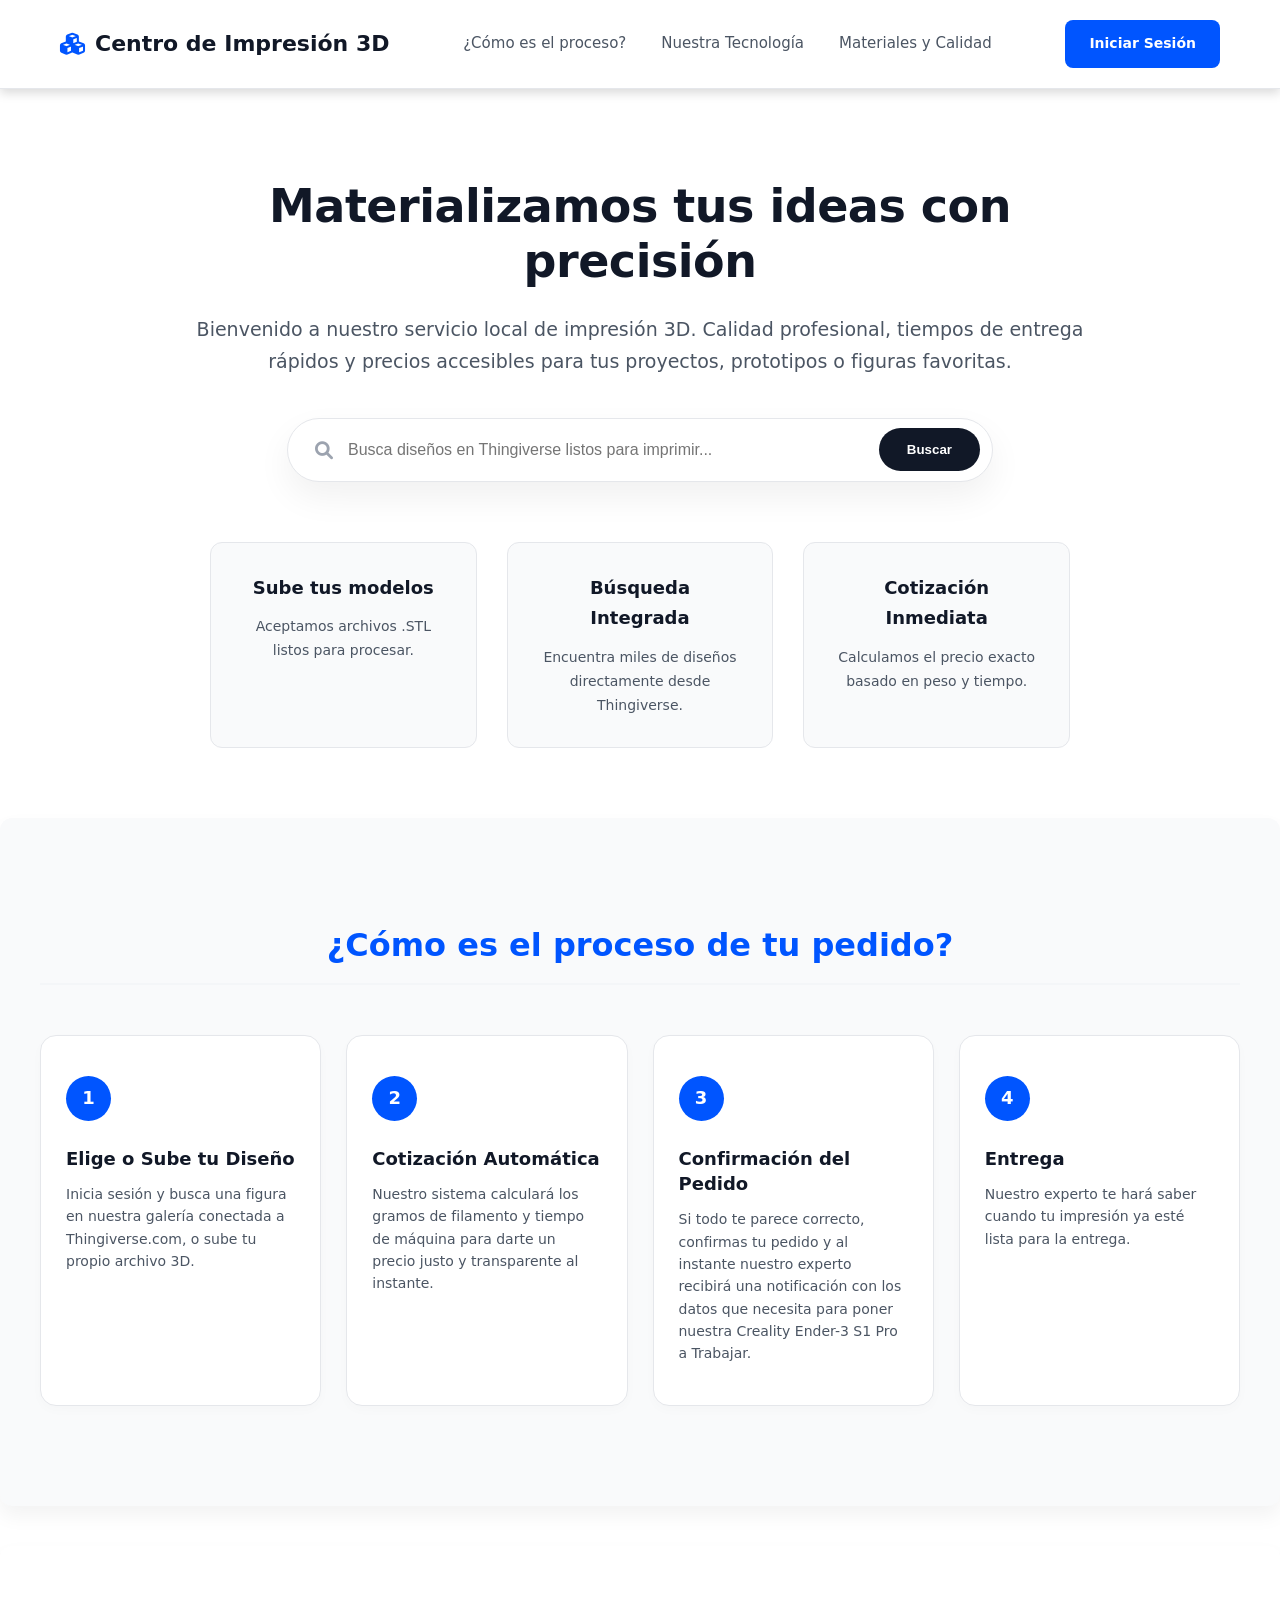
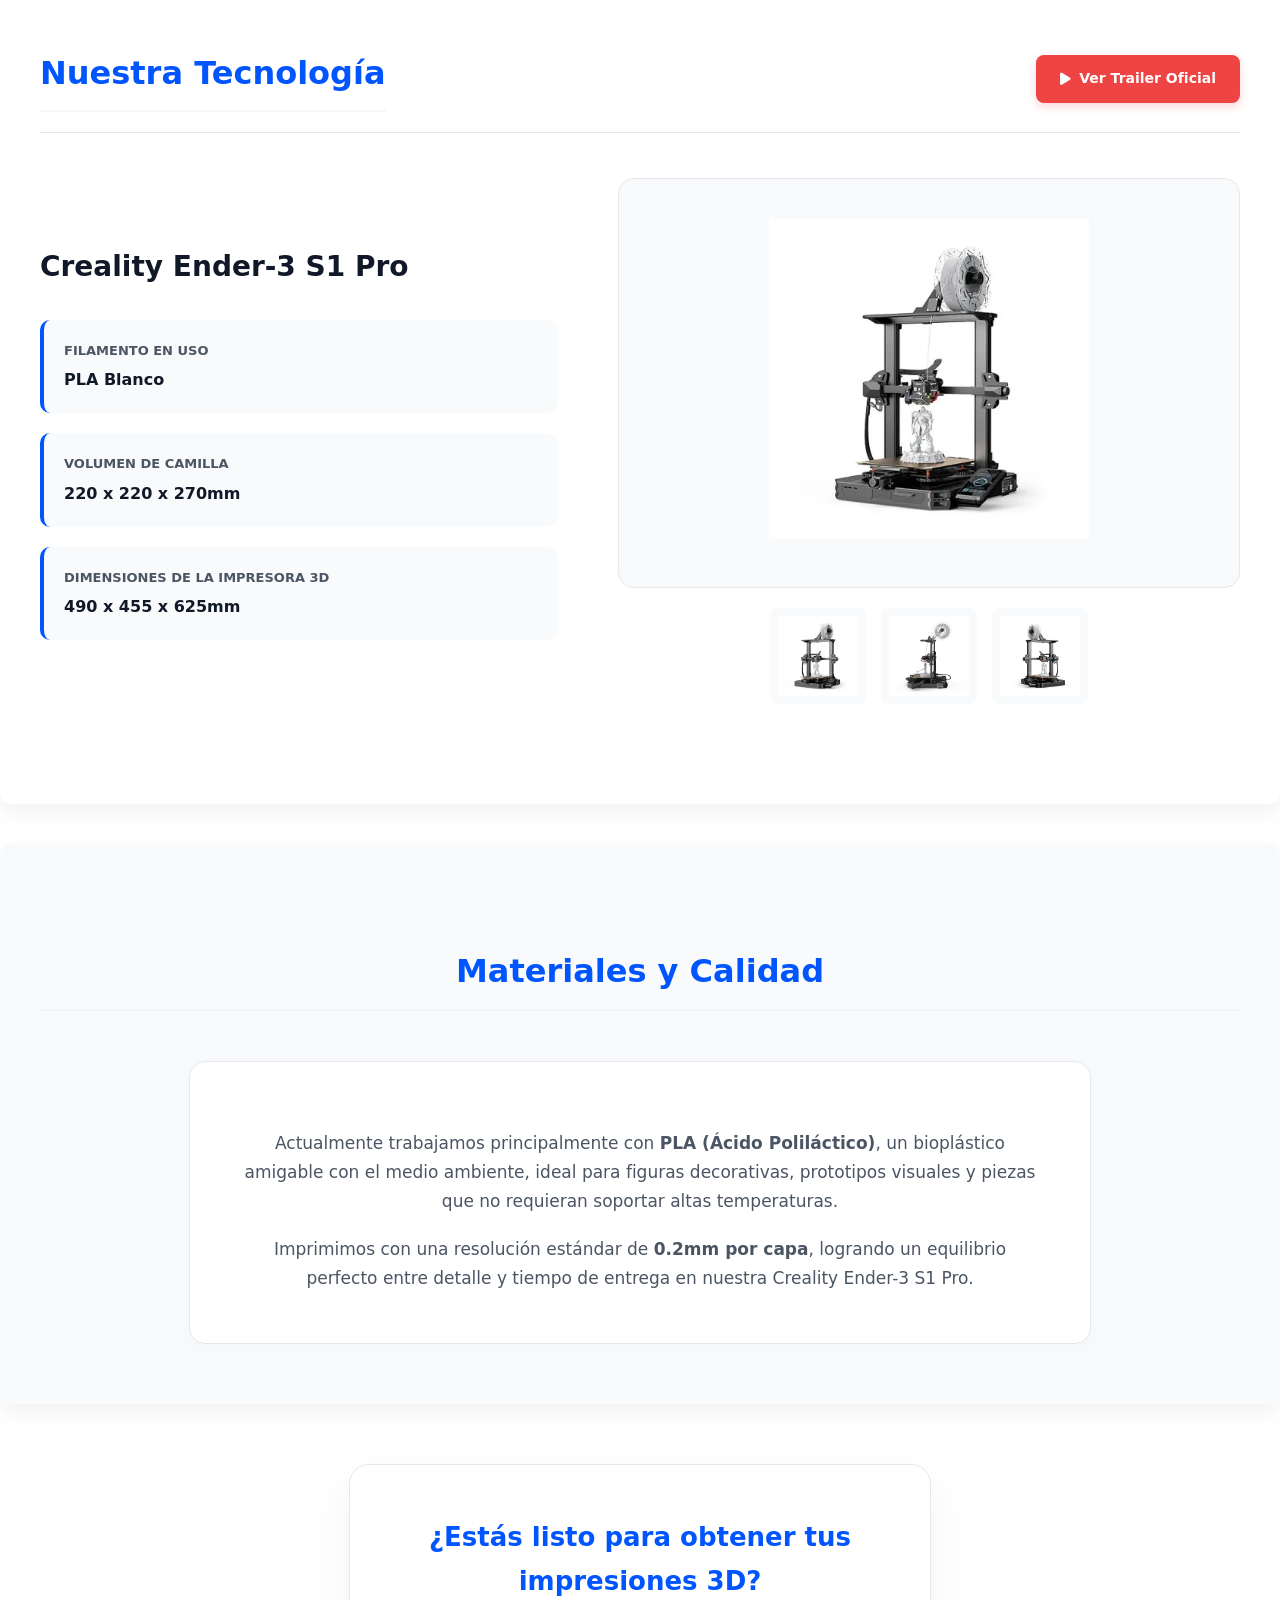
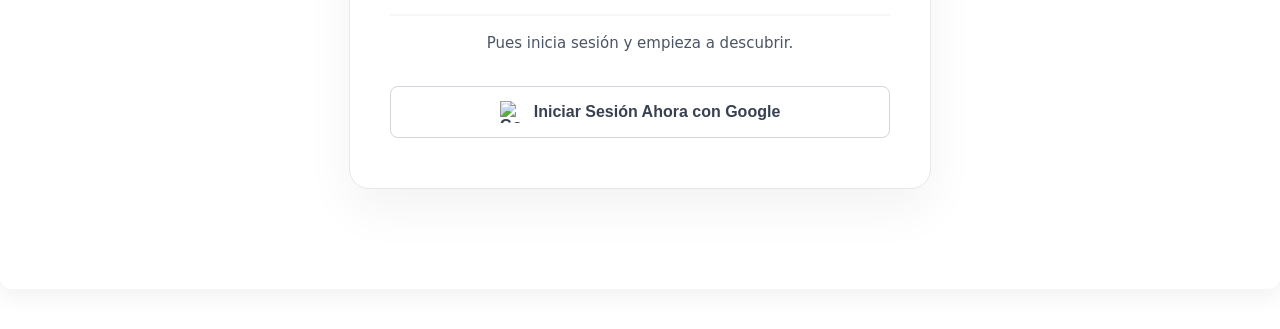
==== index.html @ ea078634 "Update index.html" ====
<!DOCTYPE html>
<html lang="es">
<head>
    <meta charset="UTF-8">
    <meta name="viewport" content="width=device-width, initial-scale=1.0">
    <title>Centro de Impresión 3D - Servicio Profesional</title>
    <link rel="stylesheet" href="css/style.css">
    <link rel="stylesheet" href="https://cdnjs.cloudflare.com/ajax/libs/font-awesome/6.0.0/css/all.min.css">
    <style>
        /* --- VARIABLES DE DISEÑO PROFESIONAL --- */
        :root {
            --cura-blue: #0055ff;
            --cura-dark: #111827;
            --text-muted: #4b5563;
            --bg-light: #f9fafb;
            --bg-white: #ffffff;
            --border-color: #e5e7eb;
        }

        body {
            font-family: 'Segoe UI', system-ui, -apple-system, sans-serif;
            margin: 0;
            padding: 0;
            background-color: var(--bg-white);
            color: var(--cura-dark);
            line-height: 1.7;
        }

        /* --- HEADER AMPLIO Y LIMPIO --- */
        .top-header {
            display: flex;
            justify-content: space-between;
            align-items: center;
            padding: 20px 60px;
            background: var(--bg-white);
            border-bottom: 1px solid var(--border-color);
            position: sticky;
            top: 0;
            z-index: 1000;
        }
        .logo {
            font-size: 22px;
            font-weight: 700;
            color: var(--cura-dark);
            display: flex;
            align-items: center;
            gap: 10px;
        }
        .logo i { color: var(--cura-blue); }
        .top-nav {
            display: flex;
            gap: 35px;
        }
        .top-nav a {
            text-decoration: none;
            color: var(--text-muted);
            font-weight: 500;
            font-size: 15px;
            transition: color 0.2s;
        }
        .top-nav a:hover { color: var(--cura-blue); }
        
        .btn-header {
            background: var(--cura-blue);
            color: white;
            padding: 12px 24px;
            border-radius: 8px;
            font-weight: 600;
            text-decoration: none;
            font-size: 14px;
            transition: background 0.2s;
        }
        .btn-header:hover { background: #0044cc; }

        /* --- HERO SECTION PRINCIPAL --- */
        .hero-section {
            max-width: 900px;
            margin: 90px auto 70px auto;
            text-align: center;
            padding: 0 20px;
        }
        .hero-section h1 {
            font-size: 46px;
            font-weight: 800;
            line-height: 1.2;
            color: var(--cura-dark);
            margin-bottom: 24px;
            letter-spacing: -0.5px;
        }
        .hero-section p {
            font-size: 19px;
            color: var(--text-muted);
            margin-bottom: 40px;
        }

        /* --- CUADRO DE BÚSQUEDA THINGIVERSE --- */
        .search-wrapper {
            max-width: 680px;
            margin: 0 auto 60px auto;
            background: var(--bg-white);
            padding: 8px 12px;
            border-radius: 50px;
            box-shadow: 0 15px 35px rgba(0, 0, 0, 0.06);
            display: flex;
            align-items: center;
            border: 1px solid var(--border-color);
        }
        .search-wrapper i { color: #9ca3af; padding-left: 15px; font-size: 18px; }
        .search-wrapper input {
            flex: 1;
            border: none;
            padding: 14px 15px;
            font-size: 16px;
            outline: none;
        }
        .btn-search {
            background: var(--cura-dark);
            color: var(--bg-white);
            border: none;
            padding: 14px 28px;
            border-radius: 50px;
            font-weight: 600;
            cursor: pointer;
            transition: background 0.2s;
        }
        .btn-search:hover { background: var(--cura-blue); }

        /* --- CUADRÍCULA DE CARACTERÍSTICAS INICIALES --- */
        .features-grid {
            display: grid;
            grid-template-columns: repeat(3, 1fr);
            gap: 30px;
            max-width: 1200px;
            margin: 0 auto;
            padding: 0 20px;
        }
        .feature-card {
            background: var(--bg-light);
            padding: 30px;
            border-radius: 12px;
            border: 1px solid var(--border-color);
        }
        .feature-card h4 { font-size: 18px; margin: 0 0 12px 0; color: var(--cura-dark); }
        .feature-card p { font-size: 14px; margin: 0; color: var(--text-muted); }

        /* --- CONTENEDORES DE SECCIÓN (ESPACIOSOS) --- */
        .content-section {
            padding: 100px 20px;
        }
        .content-section:nth-of-type(even) {
            background-color: var(--bg-light);
        }
        .section-inner {
            max-width: 1200px; /* Ampliado de 1100 a 1200 para dar más espacio horizontal */
            margin: 0 auto;
        }
        .section-inner h2 {
            font-size: 32px;
            font-weight: 700;
            text-align: center;
            margin: 0 0 50px 0;
            position: relative;
        }

        /* --- SECCIÓN PROCESO (TIMELINE MODERNO MEJORADO) --- */
        .timeline-grid {
            display: grid;
            grid-template-columns: repeat(4, 1fr); /* Forzado a 4 columnas en desktop para expandir los cuadros */
            gap: 25px;
        }
        .step-box {
            background: var(--bg-white);
            padding: 40px 25px;
            border-radius: 16px;
            box-shadow: 0 4px 12px rgba(0,0,0,0.02);
            border: 1px solid var(--border-color);
            position: relative;
        }
        .step-number {
            width: 45px;
            height: 45px;
            background: var(--cura-blue);
            color: var(--bg-white);
            border-radius: 50%;
            display: flex;
            align-items: center;
            justify-content: center;
            font-weight: 700;
            font-size: 18px;
            margin-bottom: 25px;
        }
        .step-box h3 { font-size: 18px; margin: 0 0 12px 0; font-weight: 600; line-height: 1.4; }
        .step-box p { font-size: 14px; margin: 0; color: var(--text-muted); line-height: 1.6; }

        /* --- SECCIÓN TECNOLOGÍA --- */
        .tech-header-area {
            display: flex;
            justify-content: space-between;
            align-items: center;
            margin-bottom: 45px;
            border-bottom: 1px solid var(--border-color);
            padding-bottom: 20px;
        }
        .tech-header-area h2 { font-size: 32px; margin: 0; font-weight: 700; }
        
        /* Corregido el doble ícono de reproducción */
        .btn-video {
            background: #ef4444;
            color: white;
            padding: 12px 24px;
            border-radius: 8px;
            text-decoration: none;
            font-weight: 600;
            font-size: 14px;
            display: flex;
            align-items: center;
            gap: 8px;
            transition: background 0.2s;
        }
        .btn-video:hover { background: #dc2626; }

        .printer-showcase {
            display: grid;
            grid-template-columns: 1fr 1.2fr;
            gap: 60px;
            align-items: center;
        }
        .printer-spec-list {
            display: flex;
            flex-direction: column;
            gap: 20px;
        }
        .printer-spec-list h3 { font-size: 28px; margin: 0 0 10px 0; color: var(--cura-dark); }
        .spec-item {
            background: var(--bg-light);
            padding: 20px;
            border-radius: 10px;
            border-left: 4px solid var(--cura-blue);
        }
        .spec-item strong { display: block; font-size: 13px; text-transform: uppercase; color: var(--text-muted); margin-bottom: 4px; }
        .spec-item span { font-size: 16px; font-weight: 600; color: var(--cura-dark); }

        /* GALERÍA DE LA IMPRESORA */
        .printer-gallery {
            display: flex;
            flex-direction: column;
            gap: 20px;
        }
        .main-image-box {
            background: var(--bg-light);
            border-radius: 16px;
            padding: 40px;
            text-align: center;
            border: 1px solid var(--border-color);
        }
        .main-image-box img { width: 100%; max-width: 320px; height: auto; object-fit: contain; }
        .thumb-row {
            display: flex;
            justify-content: center;
            gap: 15px;
        }
        .thumb-row img {
            width: 80px;
            height: 80px;
            object-fit: scale-down;
            background: var(--bg-light);
            border: 2px solid transparent;
            border-radius: 8px;
            padding: 6px;
            cursor: pointer;
            transition: 0.2s;
        }
        .thumb-row img:hover { border-color: var(--cura-blue); transform: translateY(-2px); }

        /* --- MATERIALES --- */
        .materials-layout {
            max-width: 800px;
            margin: 0 auto;
            text-align: center;
            background: var(--bg-white);
            padding: 50px;
            border-radius: 16px;
            box-shadow: 0 4px 20px rgba(0,0,0,0.02);
            border: 1px solid var(--border-color);
        }
        .materials-layout p { font-size: 17px; color: var(--text-muted); margin-bottom: 20px; }
        .materials-layout p:last-child { margin-bottom: 0; }

        /* --- CTA GOOGLE AUTH (COMPACTADO Y AJUSTADO) --- */
        .cta-auth-box {
            max-width: 500px;
            margin: 0 auto; /* Eliminado el margen superior gigante de 100px */
            padding: 50px 40px;
            background: var(--bg-white);
            border-radius: 20px;
            box-shadow: 0 20px 50px rgba(0,0,0,0.05);
            text-align: center;
            border: 1px solid var(--border-color);
        }
        .cta-auth-box h2 { font-size: 26px; margin: 0 0 12px 0; font-weight: 700; }
        .cta-auth-box p { color: var(--text-muted); font-size: 15px; margin-bottom: 30px; }
        
        .btn-google {
            display: flex;
            align-items: center;
            justify-content: center;
            gap: 12px;
            background: var(--bg-white);
            color: #374151;
            border: 1px solid #d1d5db;
            padding: 14px 24px;
            border-radius: 8px;
            width: 100%;
            font-weight: 600;
            cursor: pointer;
            font-size: 16px;
            transition: background 0.2s, border-color 0.2s;
        }
        .btn-google:hover { background: var(--bg-light); border-color: #9ca3af; }
        .btn-google img { width: 22px; height: 22px; }

        /* RESPONSIVO */
        @media (max-width: 1024px) {
            .timeline-grid { grid-template-columns: repeat(2, 1fr); }
        }
        @media (max-width: 900px) {
            .printer-showcase { grid-template-columns: 1fr; gap: 40px; }
            .features-grid { grid-template-columns: 1fr; }
            .top-header { padding: 20px; }
            .top-nav { display: none; }
        }
        @media (max-width: 600px) {
            .timeline-grid { grid-template-columns: 1fr; }
        }
    </style>
</head>
<body>

    <header class="top-header">
        <div class="logo">
            <i class="fas fa-cubes"></i> Centro de Impresión 3D
        </div>
        <nav class="top-nav">
            <a href="#proceso">¿Cómo es el proceso?</a>
            <a href="#impresora">Nuestra Tecnología</a>
            <a href="#materiales">Materiales y Calidad</a>
        </nav>
        <a href="login.html" id="btn-auth-main" class="btn-header">Iniciar Sesión</a>
    </header>

    <section class="hero-section">
        <h1>Materializamos tus ideas con precisión</h1>
        <p>Bienvenido a nuestro servicio local de impresión 3D. Calidad profesional, tiempos de entrega rápidos y precios accesibles para tus proyectos, prototipos o figuras favoritas.</p>
        
        <div class="search-wrapper">
            <i class="fas fa-search"></i>
            <input type="text" id="main-search-input" placeholder="Busca diseños en Thingiverse listos para imprimir..." onkeypress="if(event.key === 'Enter') transferirBusqueda()">
            <button class="btn-search" onclick="transferirBusqueda()">Buscar</button>
        </div>

        <div class="features-grid">
            <div class="feature-card">
                <h4>Sube tus modelos</h4>
                <p>Aceptamos archivos .STL listos para procesar.</p>
            </div>
            <div class="feature-card">
                <h4>Búsqueda Integrada</h4>
                <p>Encuentra miles de diseños directamente desde Thingiverse.</p>
            </div>
            <div class="feature-card">
                <h4>Cotización Inmediata</h4>
                <p>Calculamos el precio exacto basado en peso y tiempo.</p>
            </div>
        </div>
    </section>

    <section id="proceso" class="content-section">
        <div class="section-inner">
            <h2>¿Cómo es el proceso de tu pedido?</h2>
            <div class="timeline-grid">
                <div class="step-box">
                    <div class="step-number">1</div>
                    <h3>Elige o Sube tu Diseño</h3>
                    <p>Inicia sesión y busca una figura en nuestra galería conectada a Thingiverse.com, o sube tu propio archivo 3D.</p>
                </div>
                <div class="step-box">
                    <div class="step-number">2</div>
                    <h3>Cotización Automática</h3>
                    <p>Nuestro sistema calculará los gramos de filamento y tiempo de máquina para darte un precio justo y transparente al instante.</p>
                </div>
                <div class="step-box">
                    <div class="step-number">3</div>
                    <h3>Confirmación del Pedido</h3>
                    <p>Si todo te parece correcto, confirmas tu pedido y al instante nuestro experto recibirá una notificación con los datos que necesita para poner nuestra Creality Ender-3 S1 Pro a Trabajar.</p>
                </div>
                <div class="step-box">
                    <div class="step-number">4</div>
                    <h3>Entrega</h3>
                    <p>Nuestro experto te hará saber cuando tu impresión ya esté lista para la entrega.</p>
                </div>
            </div>
        </div>
    </section>

    <section id="impresora" class="content-section">
        <div class="section-inner">
            <div class="tech-header-area">
                <h2>Nuestra Tecnología</h2>
                <a href="Ender-3_S1_Pro_VID.mp4" target="_blank" class="btn-video">
                    <i class="fas fa-play"></i> Ver Trailer Oficial
                </a>
            </div>
            
            <div class="printer-showcase">
                <div class="printer-spec-list">
                    <h3>Creality Ender-3 S1 Pro</h3>
                    
                    <div class="spec-item">
                        <strong>Filamento en Uso</strong>
                        <span>PLA Blanco</span>
                    </div>
                    <div class="spec-item">
                        <strong>Volumen de Camilla</strong>
                        <span>220 x 220 x 270mm</span>
                    </div>
                    <div class="spec-item">
                        <strong>Dimensiones de la Impresora 3D</strong>
                        <span>490 x 455 x 625mm</span>
                    </div>
                </div>

                <div class="printer-gallery">
                    <div class="main-image-box">
                        <img src="Ender-3_S1_Pro-1.png" alt="Creality Ender-3 S1 Pro" id="img-principal">
                    </div>
                    <div class="thumb-row">
                        <img src="Ender-3_S1_Pro-1.png" alt="Vista 1" onclick="cambiarImagen(this.src)">
                        <img src="Ender-3_S1_Pro-2.png" alt="Vista 2" onclick="cambiarImagen(this.src)">
                        <img src="Ender-3_S1_Pro-3.png" alt="Vista 3" onclick="cambiarImagen(this.src)">
                    </div>
                </div>
            </div>
        </div>
    </section>

    <section id="materiales" class="content-section" style="padding-bottom: 60px;">
        <div class="section-inner">
            <h2>Materiales y Calidad</h2>
            <div class="materials-layout">
                <p>Actualmente trabajamos principalmente con <strong>PLA (Ácido Poliláctico)</strong>, un bioplástico amigable con el medio ambiente, ideal para figuras decorativas, prototipos visuales y piezas que no requieran soportar altas temperaturas.</p>
                <p>Imprimimos con una resolución estándar de <strong>0.2mm por capa</strong>, logrando un equilibrio perfecto entre detalle y tiempo de entrega en nuestra Creality Ender-3 S1 Pro.</p>
            </div>
        </div>
    </section>

    <section id="google-auth-section" class="content-section" style="padding-top: 20px; padding-bottom: 100px;">
        <div class="cta-auth-box">
            <h2>¿Estás listo para obtener tus impresiones 3D?</h2>
            <p>Pues inicia sesión y empieza a descubrir.</p>
            <button class="btn-google" onclick="loginConGoogle()">
                <img src="https://upload.wikimedia.org/wikipedia/commons/c/c1/Google_%22G%22_logo.svg" alt="Google Logo">
                Iniciar Sesión Ahora con Google
            </button>
        </div>
    </section>

    <script>
        function cambiarImagen(rutaImagen) {
            document.getElementById('img-principal').src = rutaImagen;
        }
    </script>

    <script src="https://cdn.jsdelivr.net/npm/@supabase/supabase-js@2"></script>
    <script>
        const SUPABASE_URL = "https://ddmcsgiaeewelpqfiwbi.supabase.co";
        const SUPABASE_ANON_KEY = "eyJhbGciOiJIUzI1NiIsInR5cCI6IkpXVCJ9.eyJpc3MiOiJzdXBhYmFzZSIsInJlZiI6ImRkbWNzZ2lhZWV3ZWxwcWZpd2JpIiwicm9sZSI6ImFub24iLCJpYXQiOjE3ODExNzk5NjMsImV4cCI6MjA5Njc1NTk2M30.MUnFBkGLQG19s2HHbmW70TCcdBrpIqwb_Xpp2xuVuVM";
        
        let dbCliente = null;

        window.onload = async function() {
            if (window.supabase) {
                dbCliente = window.supabase.createClient(SUPABASE_URL, SUPABASE_ANON_KEY);
                const { data: { session } } = await dbCliente.auth.getSession();
                evaluarEstadoSesion(session?.user);
            }
        };

        function evaluarEstadoSesion(usuario) {
            const btnAuth = document.getElementById('btn-auth-main');
            const googleCard = document.getElementById('google-auth-section');
            
            if (usuario) {
                btnAuth.href = "dashboard.html";
                btnAuth.innerHTML = '<i class="fas fa-user-circle"></i> Mi Panel';
                if (googleCard) googleCard.style.display = "none";
            }
        }

        function transferirBusqueda() {
            const query = document.getElementById('main-search-input').value.trim();
            if (query === "") return;
            window.location.href = `ModelosThingiverse.html?search=${encodeURIComponent(query)}`;
        }

        async function loginConGoogle() {
            if (!dbCliente) return;
            try {
                const { data, error } = await dbCliente.auth.signInWithOAuth({
                    provider: 'google',
                    options: {
                        redirectTo: window.location.origin + '/dashboard.html'
                    }
                });
                if (error) throw error;
            } catch (err) {
                console.error("Error en Google Auth:", err.message);
                alert("No se pudo iniciar la autenticación con Google.");
            }
        }
    </script>
</body>
</html>
---- css/style.css ----
/* css/style.css */

:root {
    --cura-blue: #0055FF;         
    --cura-dark-blue: #003DF5;    
    --bg-color: #F4F6F8;          
    --text-color: #333333;        
    --card-bg: #FFFFFF;           
}

html {
    scroll-behavior: smooth;
}

body {
    font-family: 'Segoe UI', Tahoma, Geneva, Verdana, sans-serif;
    background-color: var(--bg-color);
    color: var(--text-color);
    margin: 0;
    padding: 0;
    line-height: 1.6;
}

/* --- ENCABEZADO Y NAVEGACIÓN SUPERIOR --- */
.top-header {
    background-color: var(--cura-blue);
    color: white;
    padding: 15px 30px;
    display: flex;
    align-items: center;
    justify-content: space-between;
    box-shadow: 0 4px 10px rgba(0,0,0,0.15);
    position: sticky;
    top: 0;
    z-index: 1000;
    flex-wrap: wrap;
    gap: 15px;
}

.logo {
    font-size: 22px;
    font-weight: bold;
}

.top-nav {
    display: flex;
    gap: 25px;
}

.top-nav a {
    color: white;
    text-decoration: none;
    font-weight: 600;
    font-size: 15px;
    transition: color 0.3s, opacity 0.3s;
}

.top-nav a:hover {
    color: #E0E0E0;
    opacity: 0.8;
}

.btn-header {
    background-color: white;
    color: var(--cura-blue);
    padding: 10px 20px;
    text-decoration: none;
    border-radius: 8px;
    font-weight: bold;
    transition: transform 0.2s, box-shadow 0.2s;
}

.btn-header:hover {
    transform: translateY(-2px);
    box-shadow: 0 4px 8px rgba(0,0,0,0.2);
}

/* --- LAYOUT PRINCIPAL --- */
.page-layout {
    display: block;
    max-width: 1000px;
    margin: 0 auto;
    padding: 30px 20px;
}

.content-section {
    background-color: var(--card-bg);
    padding: 40px;
    border-radius: 12px;
    box-shadow: 0 10px 20px rgba(0,0,0,0.05);
    margin-bottom: 40px;
}

.content-section h2 {
    color: var(--cura-blue);
    margin-top: 0;
    font-size: 28px;
    border-bottom: 2px solid var(--bg-color);
    padding-bottom: 10px;
}

/* --- SECCIÓN INICIO --- */
.hero-text h1 {
    font-size: 36px;
    color: var(--cura-blue);
    margin-top: 0;
}

.features-grid {
    display: grid;
    grid-template-columns: repeat(auto-fit, minmax(200px, 1fr));
    gap: 20px;
    margin-top: 30px;
}

.feature-card {
    background-color: var(--bg-color);
    padding: 20px;
    border-radius: 8px;
    text-align: center;
    border-top: 3px solid var(--cura-blue);
    transition: transform 0.3s, box-shadow 0.3s;
}

.feature-card:hover {
    transform: translateY(-5px);
    box-shadow: 0 8px 15px rgba(0,0,0,0.1);
}

.feature-card h4 {
    margin-top: 0;
    color: var(--cura-dark-blue);
}

/* --- TIMELINE (PROCESO) --- */
.timeline {
    display: flex;
    flex-direction: column;
    gap: 20px;
    margin-top: 20px;
}

.step-card {
    display: flex;
    align-items: center;
    background-color: var(--bg-color);
    padding: 20px;
    border-radius: 10px;
    transition: transform 0.3s;
}

.step-card:hover {
    transform: translateX(10px);
    background-color: white;
    box-shadow: 0 5px 15px rgba(0,0,0,0.1);
}

.step-number {
    background-color: var(--cura-blue);
    color: white;
    font-size: 24px;
    font-weight: bold;
    width: 50px;
    height: 50px;
    display: flex;
    align-items: center;
    justify-content: center;
    border-radius: 50%;
    margin-right: 20px;
    flex-shrink: 0;
}

.step-card h3 {
    margin: 0 0 5px 0;
}

.step-card p {
    margin: 0;
    font-size: 15px;
}

/* --- ENCABEZADO CON VIDEO (SECCIÓN IMPRESORA) --- */
.header-con-video {
    display: flex;
    justify-content: space-between;
    align-items: center;
    border-bottom: 2px solid var(--bg-color);
    padding-bottom: 10px;
    margin-bottom: 20px; 
}

.header-con-video h2 {
    border-bottom: none;
    padding-bottom: 0;
    margin-bottom: 0;
}

.btn-video {
    background-color: #E63946; 
    color: white;
    padding: 8px 18px;
    text-decoration: none;
    border-radius: 20px;
    font-weight: bold;
    font-size: 14px;
    transition: transform 0.2s ease, background-color 0.3s ease;
    box-shadow: 0 4px 10px rgba(230, 57, 70, 0.2);
    white-space: nowrap;
}

.btn-video:hover {
    background-color: #D62828;
    transform: scale(1.05);
}

/* --- NUEVA GALERÍA DE LA IMPRESORA Y PANEL DESLIZANTE --- */
.printer-gallery-container {
    display: flex;
    gap: 20px;
    margin-top: 20px;
    align-items: stretch; 
    margin-left: 20px;
}

.printer-card-main {
    position: relative;
    flex: 1; 
    border-radius: 12px;
    height: 500px; 
}

.image-wrapper {
    position: absolute;
    top: 0;
    left: 0;
    width: 100%;
    height: 100%;
    background-color: var(--card-bg);
    border-radius: 12px;
    z-index: 2; 
    box-shadow: 0 5px 15px rgba(0,0,0,0.1);
    display: flex;
    align-items: center;
    justify-content: center;
}

.printer-img {
    width: 100%;
    height: 100%;
    object-fit: contain; 
    transition: transform 0.5s ease;
    border-radius: 12px;
}

.image-wrapper:hover .printer-img {
    transform: scale(1.05); 
}

.printer-info-side {
    position: absolute;
    top: 0;
    left: 0; 
    height: 100%;
    width: 280px; 
    background-color: var(--cura-blue);
    color: white;
    border-radius: 12px 0 0 12px;
    z-index: 1; 
    transition: transform 0.5s ease, opacity 0.3s ease, box-shadow 0.3s ease; 
    display: flex;
    flex-direction: column;
    justify-content: center;
    opacity: 0; 
    box-shadow: none; 
}

.printer-info-content {
    padding: 30px;
    box-sizing: border-box;
    opacity: 0;
    transition: opacity 0.3s ease;
}

.printer-info-content h3 {
    margin-top: 0;
    border-bottom: 2px solid white;
    padding-bottom: 10px;
    font-size: 20px;
    white-space: nowrap; 
}

.printer-info-content p {
    margin: 10px 0;
    font-size: 14px;
}

.printer-card-main:hover .printer-info-side {
    transform: translateX(-100%); 
    opacity: 1;
    box-shadow: -5px 5px 15px rgba(0,0,0,0.1);
}

.printer-card-main:hover .printer-info-content {
    opacity: 1;
    transition-delay: 0.2s; 
}

/* Las 3 Imágenes pequeñas (Miniaturas) */
.printer-thumbnails {
    width: 140px; 
    height: 500px;
    display: flex;
    flex-direction: column;
    gap: 15px;
    z-index: 2; 
}

.printer-thumbnails img {
    width: 100%;
    height: calc((500px - 30px) / 3); 
    object-fit: cover;
    border-radius: 12px;
    box-shadow: 0 4px 10px rgba(0,0,0,0.1);
    transition: transform 0.3s, border 0.3s;
    cursor: pointer; 
    border: 3px solid transparent;
    box-sizing: border-box;
}

.printer-thumbnails img:hover {
    transform: scale(1.05);
    border: 3px solid var(--cura-blue); 
}

/* --- BOTONES Y CTA --- */
.cta-section {
    text-align: center;
    background-color: white;
    padding: 50px;
    border-radius: 12px;
    box-shadow: 0 10px 20px rgba(0,85,255,0.1);
    border: 2px solid var(--cura-blue); 
}

.cta-section h2 {
    border: none;
    margin-bottom: 10px;
}

.btn-cura {
    background-color: var(--cura-blue);
    color: white;
    padding: 14px;
    border: none;
    border-radius: 8px;
    font-size: 16px;
    font-weight: bold;
    cursor: pointer;
    transition: background-color 0.3s, transform 0.1s;
    text-align: center;
    display: inline-block;
    text-decoration: none;
}

.btn-cura:hover {
    background-color: var(--cura-dark-blue);
}

.btn-cura:active {
    transform: scale(0.98);
}

.btn-large {
    padding: 15px 40px;
    font-size: 18px;
    margin-top: 20px;
}

/* RESPONSIVE */
@media (max-width: 800px) {
    .top-header {
        flex-direction: column;
        justify-content: center;
    }
    .printer-gallery-container {
        flex-direction: column;
        margin-left: 0;
    }
    .printer-thumbnails {
        width: 100%;
        flex-direction: row;
        height: 100px;
    }
    .printer-thumbnails img {
        height: 100%;
    }
    .printer-card-main:hover .printer-info-side {
        transform: translateY(-100%); 
        top: 0;
        width: 100%;
        height: auto;
        border-radius: 12px 12px 0 0;
    }
}
/* --- ESTILOS PARA LOGIN Y REGISTRO --- */

/* Fondo especial para la página de login */
.login-page {
    background: linear-gradient(135deg, var(--cura-blue) 0%, var(--cura-dark-blue) 100%);
    display: flex;
    align-items: center;
    justify-content: center;
    min-height: 100vh;
    margin: 0;
}

.login-container {
    width: 100%;
    max-width: 450px;
    padding: 20px;
}

.login-card {
    background-color: white;
    border-radius: 20px;
    box-shadow: 0 15px 35px rgba(0,0,0,0.2);
    padding: 40px;
    position: relative;
    overflow: hidden;
}

.login-header {
    display: flex;
    justify-content: space-between;
    align-items: center;
    margin-bottom: 30px;
}

.back-home {
    text-decoration: none;
    color: #666;
    font-size: 14px;
    font-weight: 600;
    transition: color 0.3s;
}

.back-home:hover {
    color: var(--cura-blue);
}

.login-logo {
    font-weight: bold;
    color: var(--cura-blue);
    font-size: 20px;
}

/* Manejo de formularios (Tabs) */
.auth-form {
    display: none; /* Ocultos por defecto */
}

.auth-form.active {
    display: block; /* Solo el activo se muestra */
    animation: fadeIn 0.5s ease;
}

@keyframes fadeIn {
    from { opacity: 0; transform: translateY(10px); }
    to { opacity: 1; transform: translateY(0); }
}

.auth-form h2 {
    margin: 0 0 10px 0;
    color: #333;
    font-size: 24px;
    border: none; /* Quitamos el borde que heredaba del h2 general */
}

.auth-form p {
    color: #777;
    margin-bottom: 25px;
    font-size: 15px;
}

/* Estilo de los inputs */
.input-group {
    margin-bottom: 20px;
}

.input-group label {
    display: block;
    margin-bottom: 8px;
    font-weight: 600;
    font-size: 14px;
    color: #444;
}

.input-wrapper {
    position: relative;
    display: flex;
    align-items: center;
}

.input-wrapper i {
    position: absolute;
    left: 15px;
    color: #aaa;
}

.input-wrapper input {
    width: 100%;
    padding: 12px 12px 12px 45px;
    border: 2px solid #eee;
    border-radius: 10px;
    font-size: 15px;
    transition: border-color 0.3s;
}

.input-wrapper input:focus {
    outline: none;
    border-color: var(--cura-blue);
}

/* Botón de ancho completo */
.btn-full {
    width: 100%;
    margin-top: 10px;
}

.auth-switch {
    margin-top: 25px;
    text-align: center;
    border-top: 1px solid #eee;
    padding-top: 20px;
}

.auth-switch p {
    margin: 0;
}

.auth-switch a {
    color: var(--cura-blue);
    text-decoration: none;
    font-weight: bold;
}

.auth-switch a:hover {
    text-decoration: underline;
}
/* --- MENSAJES DE ALERTA --- */
.alert {
    padding: 15px;
    margin-bottom: 20px;
    border-radius: 8px;
    text-align: center;
    font-weight: bold;
    font-size: 14px;
    animation: fadeIn 0.5s ease;
}

.alert-success {
    background-color: #d4edda;
    color: #155724;
    border: 1px solid #c3e6cb;
}

.alert-error {
    background-color: #f8d7da;
    color: #721c24;
    border: 1px solid #f5c6cb;
}
/* --- ESTILOS DEL DASHBOARD --- */
.dashboard-grid {
    display: grid;
    grid-template-columns: repeat(auto-fit, minmax(300px, 1fr));
    gap: 30px;
    margin-top: 20px;
}

.dashboard-card {
    background-color: white;
    padding: 30px;
    border-radius: 15px;
    box-shadow: 0 8px 25px rgba(0,0,0,0.08);
    text-align: center;
    border-top: 4px solid var(--cura-blue);
    transition: transform 0.3s ease;
}

.dashboard-card:hover {
    transform: translateY(-5px);
}

.card-icon {
    font-size: 50px;
    color: var(--cura-blue);
    margin-bottom: 15px;
}

.dashboard-card h3 {
    margin-top: 0;
    color: #333;
}

.upload-form, .search-form {
    margin-top: 20px;
    text-align: left;
}

.file-input {
    width: 100%;
    padding: 10px;
    border: 2px dashed #ccc;
    border-radius: 8px;
    margin-bottom: 15px;
    background-color: #f9f9f9;
    cursor: pointer;
}
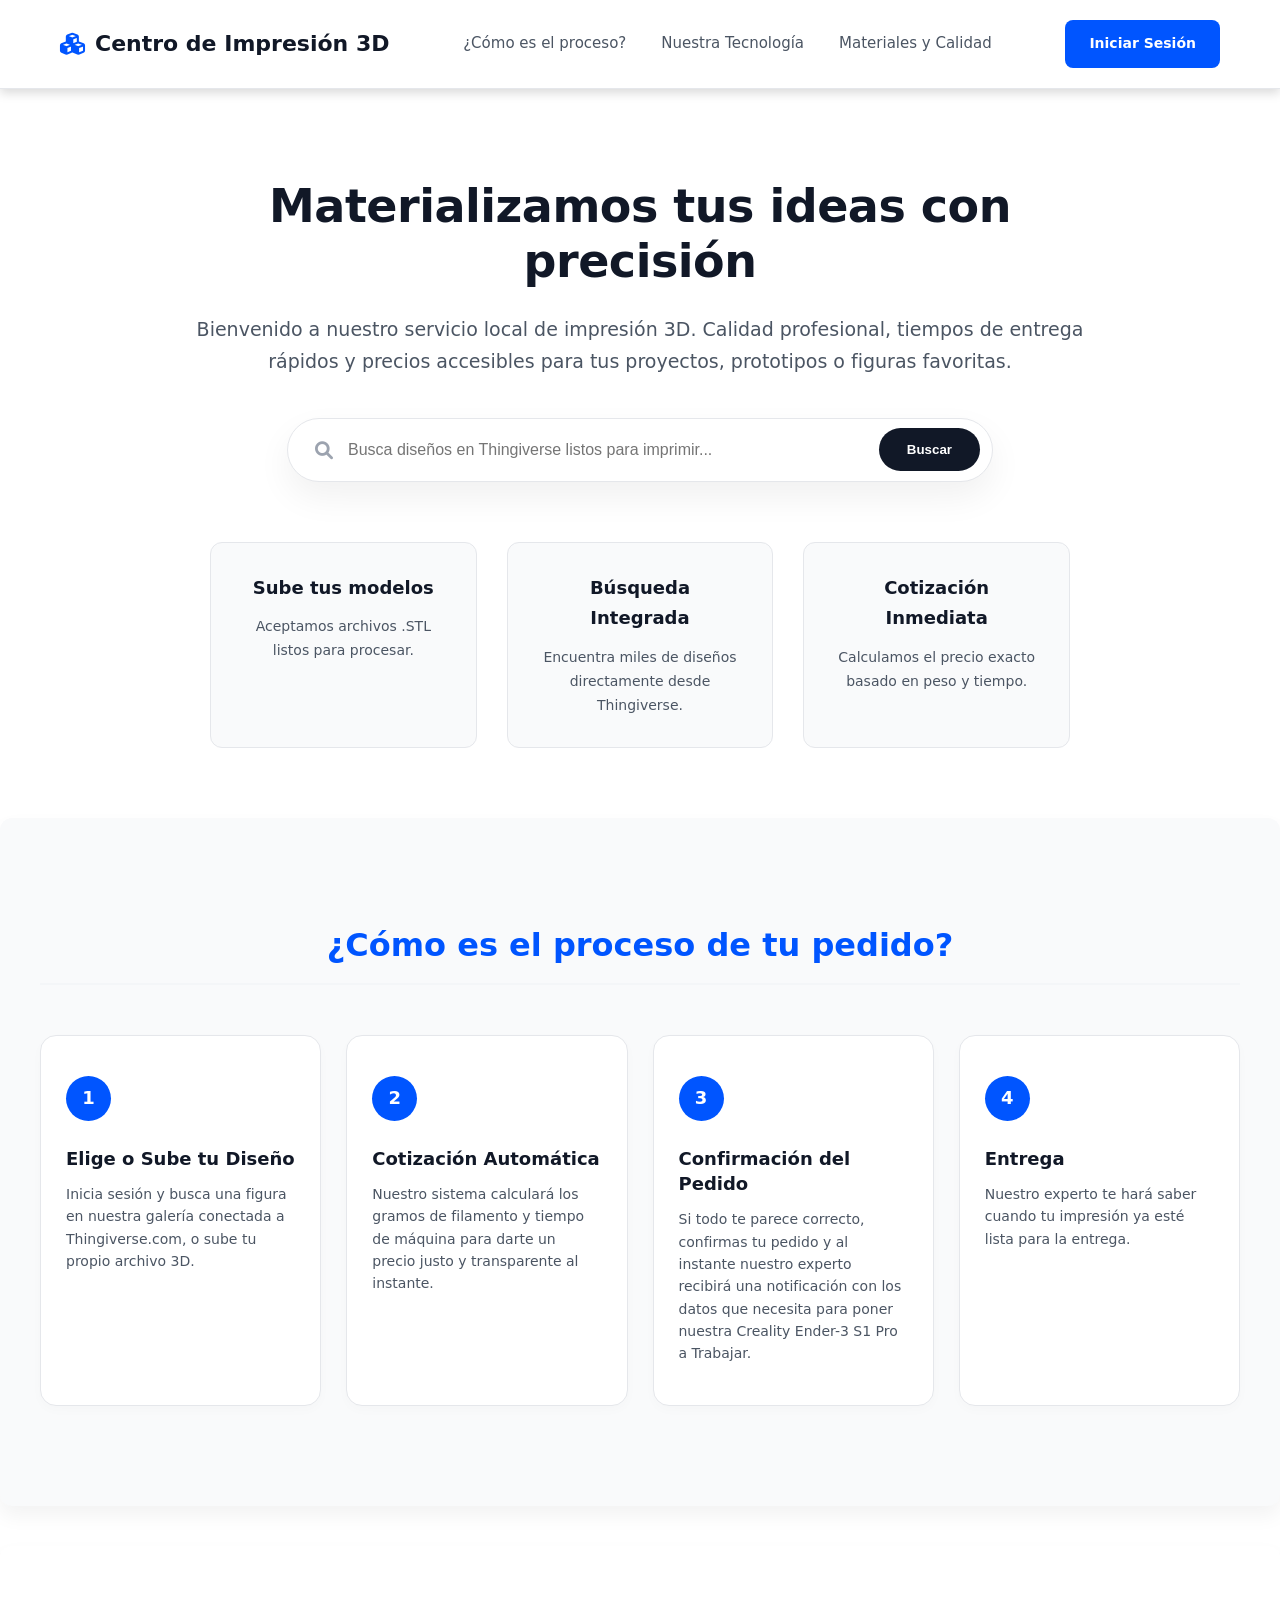
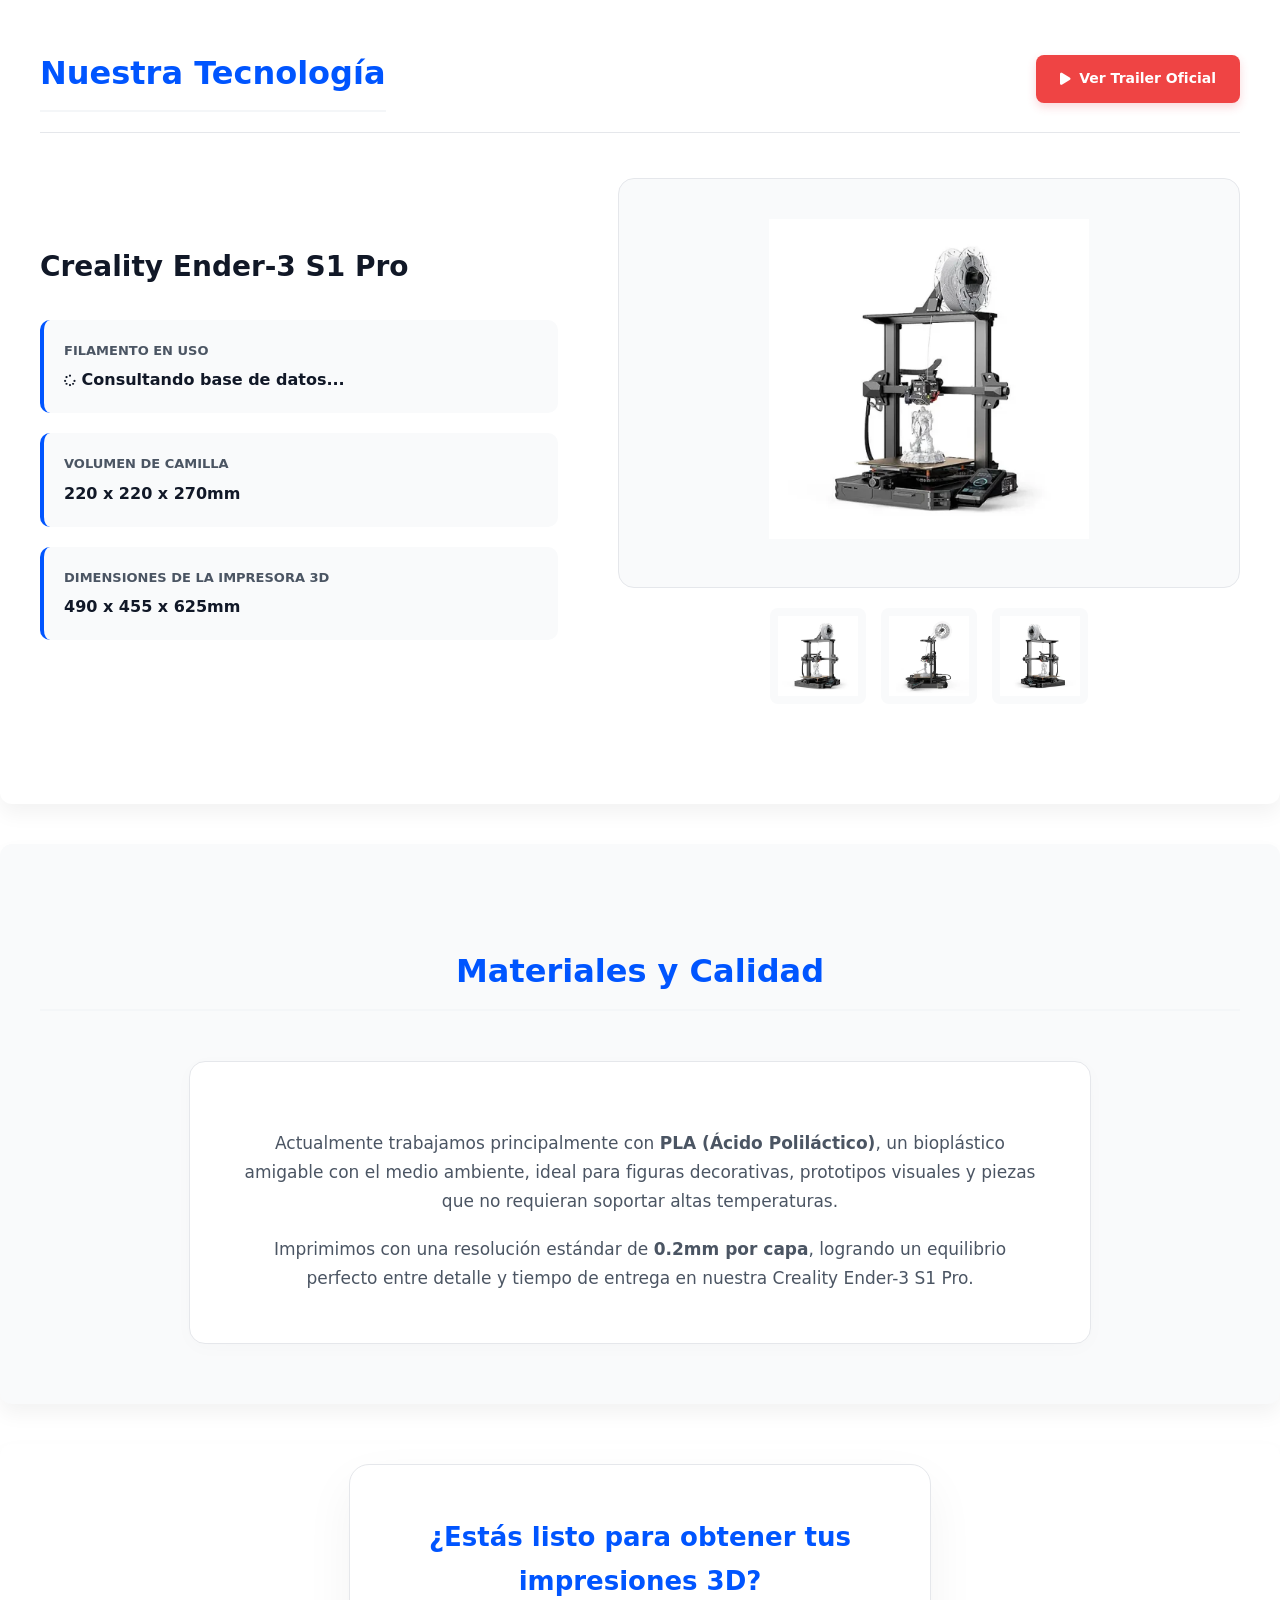
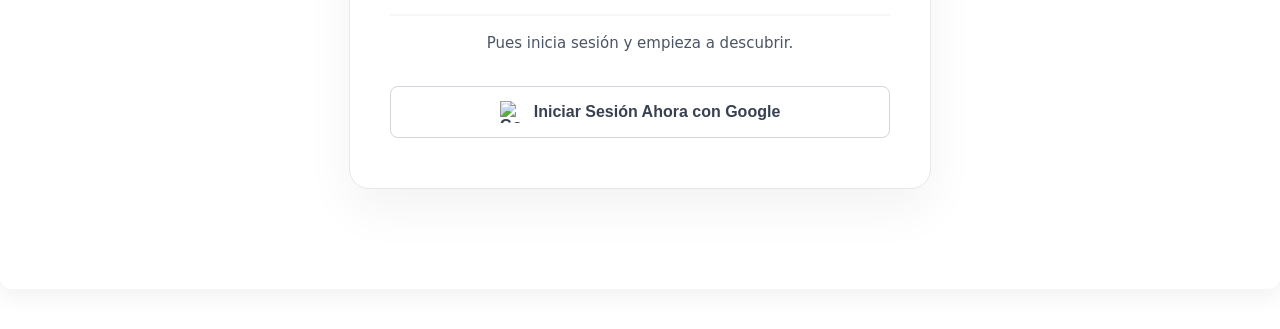
==== commit adcb1c5d: "Update index.html" ====
--- a/index.html
+++ b/index.html
@@ -151,7 +151,7 @@
             background-color: var(--bg-light);
         }
         .section-inner {
-            max-width: 1200px; /* Ampliado de 1100 a 1200 para dar más espacio horizontal */
+            max-width: 1200px;
             margin: 0 auto;
         }
         .section-inner h2 {
@@ -165,7 +165,7 @@
         /* --- SECCIÓN PROCESO (TIMELINE MODERNO MEJORADO) --- */
         .timeline-grid {
             display: grid;
-            grid-template-columns: repeat(4, 1fr); /* Forzado a 4 columnas en desktop para expandir los cuadros */
+            grid-template-columns: repeat(4, 1fr);
             gap: 25px;
         }
         .step-box {
@@ -203,7 +203,6 @@
         }
         .tech-header-area h2 { font-size: 32px; margin: 0; font-weight: 700; }
         
-        /* Corregido el doble ícono de reproducción */
         .btn-video {
             background: #ef4444;
             color: white;
@@ -286,10 +285,10 @@
         .materials-layout p { font-size: 17px; color: var(--text-muted); margin-bottom: 20px; }
         .materials-layout p:last-child { margin-bottom: 0; }
 
-        /* --- CTA GOOGLE AUTH (COMPACTADO Y AJUSTADO) --- */
+        /* --- CTA GOOGLE AUTH --- */
         .cta-auth-box {
             max-width: 500px;
-            margin: 0 auto; /* Eliminado el margen superior gigante de 100px */
+            margin: 0 auto;
             padding: 50px 40px;
             background: var(--bg-white);
             border-radius: 20px;
@@ -417,7 +416,7 @@
                     
                     <div class="spec-item">
                         <strong>Filamento en Uso</strong>
-                        <span>PLA Blanco</span>
+                        <span id="filamento-db"><i class="fas fa-spinner fa-spin" style="font-size:12px;"></i> Consultando base de datos...</span>
                     </div>
                     <div class="spec-item">
                         <strong>Volumen de Camilla</strong>
@@ -472,6 +471,9 @@
 
     <script src="https://cdn.jsdelivr.net/npm/@supabase/supabase-js@2"></script>
     <script>
+        // ==========================================
+        // CONFIGURACIÓN DE SUPABASE Y APIS
+        // ==========================================
         const SUPABASE_URL = "https://ddmcsgiaeewelpqfiwbi.supabase.co";
         const SUPABASE_ANON_KEY = "eyJhbGciOiJIUzI1NiIsInR5cCI6IkpXVCJ9.eyJpc3MiOiJzdXBhYmFzZSIsInJlZiI6ImRkbWNzZ2lhZWV3ZWxwcWZpd2JpIiwicm9sZSI6ImFub24iLCJpYXQiOjE3ODExNzk5NjMsImV4cCI6MjA5Njc1NTk2M30.MUnFBkGLQG19s2HHbmW70TCcdBrpIqwb_Xpp2xuVuVM";
         
@@ -480,10 +482,38 @@
         window.onload = async function() {
             if (window.supabase) {
                 dbCliente = window.supabase.createClient(SUPABASE_URL, SUPABASE_ANON_KEY);
+                
+                // 1. Cargar estado de sesión
                 const { data: { session } } = await dbCliente.auth.getSession();
                 evaluarEstadoSesion(session?.user);
+
+                // 2. NUEVO: Llamar a la base de datos para obtener el filamento actual
+                cargarInfoImpresora();
             }
         };
+
+        // --- NUEVA FUNCIÓN PARA OBTENER EL FILAMENTO DESDE SUPABASE ---
+        async function cargarInfoImpresora() {
+            try {
+                // Hacemos una consulta a la tabla que acabas de crear
+                const { data, error } = await dbCliente
+                    .from('configuracion_impresora')
+                    .select('filamento_en_uso')
+                    .eq('id', 1)
+                    .single();
+
+                if (error) throw error;
+
+                if (data && data.filamento_en_uso) {
+                    // Si encuentra el dato, actualiza el HTML automáticamente
+                    document.getElementById('filamento-db').innerText = data.filamento_en_uso;
+                }
+            } catch (err) {
+                console.error("Error al cargar la información de la impresora:", err.message);
+                // Si algo falla, ponemos un texto por defecto para que la página no se rompa
+                document.getElementById('filamento-db').innerText = "PLA Blanco (Por defecto)";
+            }
+        }
 
         function evaluarEstadoSesion(usuario) {
             const btnAuth = document.getElementById('btn-auth-main');
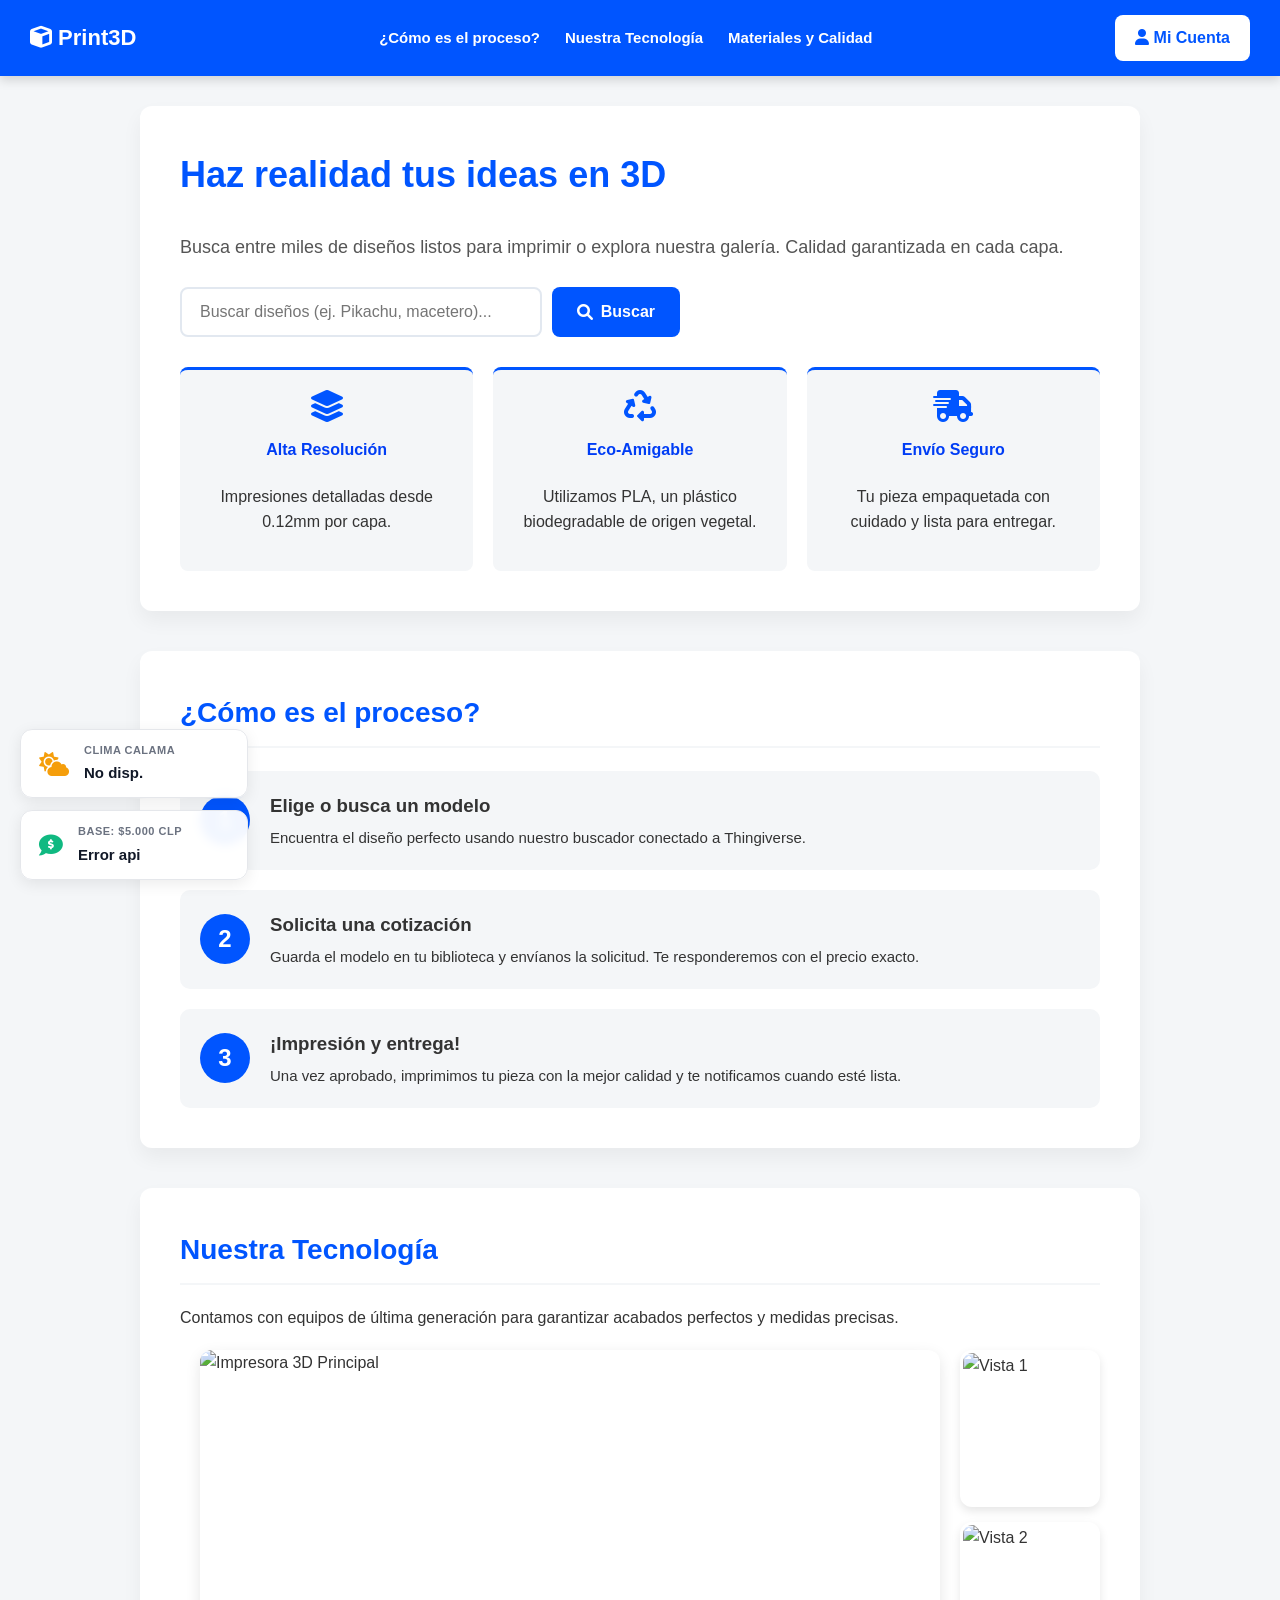
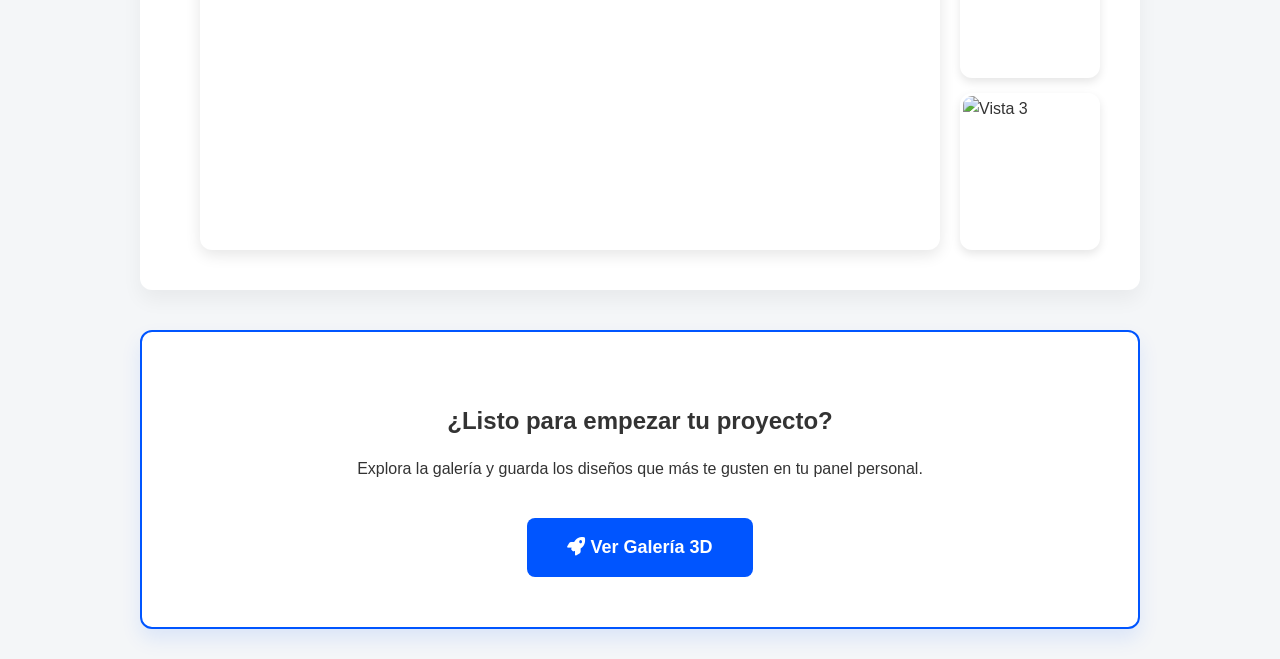
==== commit 471979ed: "Update index.html" ====
--- a/index.html
+++ b/index.html
@@ -3,548 +3,273 @@
 <head>
     <meta charset="UTF-8">
     <meta name="viewport" content="width=device-width, initial-scale=1.0">
-    <title>Centro de Impresión 3D - Servicio Profesional</title>
+    <title>Centro de Impresión 3D</title>
     <link rel="stylesheet" href="css/style.css">
     <link rel="stylesheet" href="https://cdnjs.cloudflare.com/ajax/libs/font-awesome/6.0.0/css/all.min.css">
     <style>
-        /* --- VARIABLES DE DISEÑO PROFESIONAL --- */
-        :root {
-            --cura-blue: #0055ff;
-            --cura-dark: #111827;
-            --text-muted: #4b5563;
-            --bg-light: #f9fafb;
-            --bg-white: #ffffff;
-            --border-color: #e5e7eb;
-        }
-
-        body {
-            font-family: 'Segoe UI', system-ui, -apple-system, sans-serif;
-            margin: 0;
-            padding: 0;
-            background-color: var(--bg-white);
-            color: var(--cura-dark);
-            line-height: 1.7;
-        }
-
-        /* --- HEADER AMPLIO Y LIMPIO --- */
-        .top-header {
-            display: flex;
-            justify-content: space-between;
-            align-items: center;
-            padding: 20px 60px;
-            background: var(--bg-white);
-            border-bottom: 1px solid var(--border-color);
-            position: sticky;
-            top: 0;
-            z-index: 1000;
-        }
-        .logo {
-            font-size: 22px;
-            font-weight: 700;
-            color: var(--cura-dark);
-            display: flex;
-            align-items: center;
+        /* ==========================================
+           ESTILOS EXTRA (Buscador y APIs)
+           Los ponemos aquí para no modificar más tu style.css
+        ========================================== */
+        
+        /* Contenedor del Buscador */
+        .search-container {
+            display: flex;
             gap: 10px;
-        }
-        .logo i { color: var(--cura-blue); }
-        .top-nav {
-            display: flex;
-            gap: 35px;
-        }
-        .top-nav a {
-            text-decoration: none;
-            color: var(--text-muted);
-            font-weight: 500;
-            font-size: 15px;
-            transition: color 0.2s;
-        }
-        .top-nav a:hover { color: var(--cura-blue); }
-        
-        .btn-header {
-            background: var(--cura-blue);
-            color: white;
-            padding: 12px 24px;
+            margin-top: 25px;
+            max-width: 500px;
+        }
+        #buscador-inicio {
+            flex: 1;
+            padding: 14px 18px;
+            border: 2px solid #e2e8f0;
             border-radius: 8px;
-            font-weight: 600;
-            text-decoration: none;
-            font-size: 14px;
-            transition: background 0.2s;
-        }
-        .btn-header:hover { background: #0044cc; }
-
-        /* --- HERO SECTION PRINCIPAL --- */
-        .hero-section {
-            max-width: 900px;
-            margin: 90px auto 70px auto;
-            text-align: center;
-            padding: 0 20px;
-        }
-        .hero-section h1 {
-            font-size: 46px;
-            font-weight: 800;
-            line-height: 1.2;
-            color: var(--cura-dark);
-            margin-bottom: 24px;
-            letter-spacing: -0.5px;
-        }
-        .hero-section p {
-            font-size: 19px;
-            color: var(--text-muted);
-            margin-bottom: 40px;
-        }
-
-        /* --- CUADRO DE BÚSQUEDA THINGIVERSE --- */
-        .search-wrapper {
-            max-width: 680px;
-            margin: 0 auto 60px auto;
-            background: var(--bg-white);
-            padding: 8px 12px;
-            border-radius: 50px;
-            box-shadow: 0 15px 35px rgba(0, 0, 0, 0.06);
-            display: flex;
-            align-items: center;
-            border: 1px solid var(--border-color);
-        }
-        .search-wrapper i { color: #9ca3af; padding-left: 15px; font-size: 18px; }
-        .search-wrapper input {
-            flex: 1;
-            border: none;
-            padding: 14px 15px;
             font-size: 16px;
             outline: none;
-        }
-        .btn-search {
-            background: var(--cura-dark);
-            color: var(--bg-white);
+            transition: border-color 0.3s;
+            font-family: inherit;
+        }
+        #buscador-inicio:focus {
+            border-color: var(--cura-blue);
+        }
+        .btn-buscar {
+            background-color: var(--cura-blue);
+            color: white;
             border: none;
-            padding: 14px 28px;
-            border-radius: 50px;
-            font-weight: 600;
+            padding: 0 25px;
+            border-radius: 8px;
+            font-weight: bold;
+            font-size: 16px;
             cursor: pointer;
-            transition: background 0.2s;
-        }
-        .btn-search:hover { background: var(--cura-blue); }
-
-        /* --- CUADRÍCULA DE CARACTERÍSTICAS INICIALES --- */
-        .features-grid {
-            display: grid;
-            grid-template-columns: repeat(3, 1fr);
-            gap: 30px;
-            max-width: 1200px;
-            margin: 0 auto;
-            padding: 0 20px;
-        }
-        .feature-card {
-            background: var(--bg-light);
-            padding: 30px;
-            border-radius: 12px;
-            border: 1px solid var(--border-color);
-        }
-        .feature-card h4 { font-size: 18px; margin: 0 0 12px 0; color: var(--cura-dark); }
-        .feature-card p { font-size: 14px; margin: 0; color: var(--text-muted); }
-
-        /* --- CONTENEDORES DE SECCIÓN (ESPACIOSOS) --- */
-        .content-section {
-            padding: 100px 20px;
-        }
-        .content-section:nth-of-type(even) {
-            background-color: var(--bg-light);
-        }
-        .section-inner {
-            max-width: 1200px;
-            margin: 0 auto;
-        }
-        .section-inner h2 {
-            font-size: 32px;
-            font-weight: 700;
-            text-align: center;
-            margin: 0 0 50px 0;
-            position: relative;
-        }
-
-        /* --- SECCIÓN PROCESO (TIMELINE MODERNO MEJORADO) --- */
-        .timeline-grid {
-            display: grid;
-            grid-template-columns: repeat(4, 1fr);
-            gap: 25px;
-        }
-        .step-box {
-            background: var(--bg-white);
-            padding: 40px 25px;
-            border-radius: 16px;
-            box-shadow: 0 4px 12px rgba(0,0,0,0.02);
-            border: 1px solid var(--border-color);
-            position: relative;
-        }
-        .step-number {
-            width: 45px;
-            height: 45px;
-            background: var(--cura-blue);
-            color: var(--bg-white);
-            border-radius: 50%;
-            display: flex;
-            align-items: center;
-            justify-content: center;
-            font-weight: 700;
-            font-size: 18px;
-            margin-bottom: 25px;
-        }
-        .step-box h3 { font-size: 18px; margin: 0 0 12px 0; font-weight: 600; line-height: 1.4; }
-        .step-box p { font-size: 14px; margin: 0; color: var(--text-muted); line-height: 1.6; }
-
-        /* --- SECCIÓN TECNOLOGÍA --- */
-        .tech-header-area {
-            display: flex;
-            justify-content: space-between;
-            align-items: center;
-            margin-bottom: 45px;
-            border-bottom: 1px solid var(--border-color);
-            padding-bottom: 20px;
-        }
-        .tech-header-area h2 { font-size: 32px; margin: 0; font-weight: 700; }
-        
-        .btn-video {
-            background: #ef4444;
-            color: white;
-            padding: 12px 24px;
-            border-radius: 8px;
-            text-decoration: none;
-            font-weight: 600;
-            font-size: 14px;
+            transition: background-color 0.3s, transform 0.1s;
             display: flex;
             align-items: center;
             gap: 8px;
-            transition: background 0.2s;
-        }
-        .btn-video:hover { background: #dc2626; }
-
-        .printer-showcase {
-            display: grid;
-            grid-template-columns: 1fr 1.2fr;
-            gap: 60px;
+        }
+        .btn-buscar:hover {
+            background-color: var(--cura-dark-blue);
+        }
+        .btn-buscar:active {
+            transform: scale(0.98);
+        }
+
+        /* Widgets de APIs Flotantes */
+        .api-widgets-container {
+            position: fixed;
+            bottom: 20px;
+            left: 20px;
+            display: flex;
+            flex-direction: column;
+            gap: 12px;
+            z-index: 1000;
+        }
+        .api-card {
+            background: rgba(255, 255, 255, 0.95);
+            backdrop-filter: blur(5px);
+            border: 1px solid #e5e7eb;
+            padding: 12px 18px;
+            border-radius: 12px;
+            box-shadow: 0 4px 15px rgba(0,0,0,0.08);
+            display: flex;
             align-items: center;
-        }
-        .printer-spec-list {
-            display: flex;
-            flex-direction: column;
-            gap: 20px;
-        }
-        .printer-spec-list h3 { font-size: 28px; margin: 0 0 10px 0; color: var(--cura-dark); }
-        .spec-item {
-            background: var(--bg-light);
-            padding: 20px;
-            border-radius: 10px;
-            border-left: 4px solid var(--cura-blue);
-        }
-        .spec-item strong { display: block; font-size: 13px; text-transform: uppercase; color: var(--text-muted); margin-bottom: 4px; }
-        .spec-item span { font-size: 16px; font-weight: 600; color: var(--cura-dark); }
-
-        /* GALERÍA DE LA IMPRESORA */
-        .printer-gallery {
-            display: flex;
-            flex-direction: column;
-            gap: 20px;
-        }
-        .main-image-box {
-            background: var(--bg-light);
-            border-radius: 16px;
-            padding: 40px;
-            text-align: center;
-            border: 1px solid var(--border-color);
-        }
-        .main-image-box img { width: 100%; max-width: 320px; height: auto; object-fit: contain; }
-        .thumb-row {
-            display: flex;
-            justify-content: center;
             gap: 15px;
-        }
-        .thumb-row img {
-            width: 80px;
-            height: 80px;
-            object-fit: scale-down;
-            background: var(--bg-light);
-            border: 2px solid transparent;
-            border-radius: 8px;
-            padding: 6px;
-            cursor: pointer;
-            transition: 0.2s;
-        }
-        .thumb-row img:hover { border-color: var(--cura-blue); transform: translateY(-2px); }
-
-        /* --- MATERIALES --- */
-        .materials-layout {
-            max-width: 800px;
-            margin: 0 auto;
-            text-align: center;
-            background: var(--bg-white);
-            padding: 50px;
-            border-radius: 16px;
-            box-shadow: 0 4px 20px rgba(0,0,0,0.02);
-            border: 1px solid var(--border-color);
-        }
-        .materials-layout p { font-size: 17px; color: var(--text-muted); margin-bottom: 20px; }
-        .materials-layout p:last-child { margin-bottom: 0; }
-
-        /* --- CTA GOOGLE AUTH --- */
-        .cta-auth-box {
-            max-width: 500px;
-            margin: 0 auto;
-            padding: 50px 40px;
-            background: var(--bg-white);
-            border-radius: 20px;
-            box-shadow: 0 20px 50px rgba(0,0,0,0.05);
-            text-align: center;
-            border: 1px solid var(--border-color);
-        }
-        .cta-auth-box h2 { font-size: 26px; margin: 0 0 12px 0; font-weight: 700; }
-        .cta-auth-box p { color: var(--text-muted); font-size: 15px; margin-bottom: 30px; }
-        
-        .btn-google {
-            display: flex;
-            align-items: center;
-            justify-content: center;
-            gap: 12px;
-            background: var(--bg-white);
-            color: #374151;
-            border: 1px solid #d1d5db;
-            padding: 14px 24px;
-            border-radius: 8px;
-            width: 100%;
-            font-weight: 600;
-            cursor: pointer;
-            font-size: 16px;
-            transition: background 0.2s, border-color 0.2s;
-        }
-        .btn-google:hover { background: var(--bg-light); border-color: #9ca3af; }
-        .btn-google img { width: 22px; height: 22px; }
-
-        /* RESPONSIVO */
-        @media (max-width: 1024px) {
-            .timeline-grid { grid-template-columns: repeat(2, 1fr); }
-        }
-        @media (max-width: 900px) {
-            .printer-showcase { grid-template-columns: 1fr; gap: 40px; }
-            .features-grid { grid-template-columns: 1fr; }
-            .top-header { padding: 20px; }
-            .top-nav { display: none; }
-        }
-        @media (max-width: 600px) {
-            .timeline-grid { grid-template-columns: 1fr; }
-        }
+            min-width: 190px;
+            transition: transform 0.2s;
+        }
+        .api-card:hover {
+            transform: translateY(-4px);
+        }
+        .weather-icon { color: #f59e0b; font-size: 24px; }
+        .currency-icon { color: #10b981; font-size: 24px; }
+        .api-info { display: flex; flex-direction: column; }
+        .api-title { font-size: 11px; color: #6b7280; font-weight: 700; text-transform: uppercase; letter-spacing: 0.5px;}
+        .api-value { font-size: 15px; color: #111827; font-weight: bold; margin-top: 2px;}
     </style>
 </head>
 <body>
 
     <header class="top-header">
-        <div class="logo">
-            <i class="fas fa-cubes"></i> Centro de Impresión 3D
+        <div class="logo"><i class="fas fa-cube"></i> Print3D</div>
+        <ul class="top-nav">
+            <li><a href="#proceso">¿Cómo es el proceso?</a></li>
+            <li><a href="#tecnologia">Nuestra Tecnología</a></li>
+            <li><a href="#materiales">Materiales y Calidad</a></li>
+        </ul>
+        <a href="login.html" class="btn-header"><i class="fas fa-user"></i> Mi Cuenta</a>
+    </header>
+
+    <div class="page-layout">
+        
+        <section class="content-section hero-text">
+            <h1>Haz realidad tus ideas en 3D</h1>
+            <p style="font-size: 18px; color: #555;">Busca entre miles de diseños listos para imprimir o explora nuestra galería. Calidad garantizada en cada capa.</p>
+            
+            <div class="search-container">
+                <input type="text" id="buscador-inicio" placeholder="Buscar diseños (ej. Pikachu, macetero)..." onkeypress="if(event.key === 'Enter') buscarOExplorar()">
+                <button onclick="buscarOExplorar()" class="btn-buscar"><i class="fas fa-search"></i> Buscar</button>
+            </div>
+
+            <div class="features-grid" id="materiales">
+                <div class="feature-card">
+                    <i class="fas fa-layer-group fa-2x" style="color: var(--cura-blue); margin-bottom: 15px;"></i>
+                    <h4>Alta Resolución</h4>
+                    <p>Impresiones detalladas desde 0.12mm por capa.</p>
+                </div>
+                <div class="feature-card">
+                    <i class="fas fa-recycle fa-2x" style="color: var(--cura-blue); margin-bottom: 15px;"></i>
+                    <h4>Eco-Amigable</h4>
+                    <p>Utilizamos PLA, un plástico biodegradable de origen vegetal.</p>
+                </div>
+                <div class="feature-card">
+                    <i class="fas fa-truck-fast fa-2x" style="color: var(--cura-blue); margin-bottom: 15px;"></i>
+                    <h4>Envío Seguro</h4>
+                    <p>Tu pieza empaquetada con cuidado y lista para entregar.</p>
+                </div>
+            </div>
+        </section>
+
+        <section class="content-section" id="proceso">
+            <h2>¿Cómo es el proceso?</h2>
+            <div class="timeline">
+                <div class="step-card">
+                    <div class="step-number">1</div>
+                    <div>
+                        <h3>Elige o busca un modelo</h3>
+                        <p>Encuentra el diseño perfecto usando nuestro buscador conectado a Thingiverse.</p>
+                    </div>
+                </div>
+                <div class="step-card">
+                    <div class="step-number">2</div>
+                    <div>
+                        <h3>Solicita una cotización</h3>
+                        <p>Guarda el modelo en tu biblioteca y envíanos la solicitud. Te responderemos con el precio exacto.</p>
+                    </div>
+                </div>
+                <div class="step-card">
+                    <div class="step-number">3</div>
+                    <div>
+                        <h3>¡Impresión y entrega!</h3>
+                        <p>Una vez aprobado, imprimimos tu pieza con la mejor calidad y te notificamos cuando esté lista.</p>
+                    </div>
+                </div>
+            </div>
+        </section>
+
+        <section class="content-section" id="tecnologia">
+            <div class="header-con-video">
+                <h2>Nuestra Tecnología</h2>
+            </div>
+            <p style="margin-top: 0;">Contamos con equipos de última generación para garantizar acabados perfectos y medidas precisas.</p>
+            
+            <div class="printer-gallery-container">
+                <div class="printer-card-main">
+                    <div class="printer-info-side">
+                        <div class="printer-info-content">
+                            <h3>Creality Ender 3 V2</h3>
+                            <p><i class="fas fa-check-circle"></i> Volumen: 220x220x250mm</p>
+                            <p><i class="fas fa-check-circle"></i> Cama de cristal carborundo</p>
+                            <p><i class="fas fa-check-circle"></i> Placa base silenciosa de 32 bits</p>
+                            <p><i class="fas fa-check-circle"></i> Tensor de correa en eje XY</p>
+                        </div>
+                    </div>
+                    <div class="image-wrapper">
+                        <img src="https://m.media-amazon.com/images/I/61NlB8Vz5iL._AC_SL1000_.jpg" class="printer-img" id="main-printer-img" alt="Impresora 3D Principal">
+                    </div>
+                </div>
+                
+                <div class="printer-thumbnails">
+                    <img src="https://m.media-amazon.com/images/I/61NlB8Vz5iL._AC_SL1000_.jpg" onclick="document.getElementById('main-printer-img').src=this.src" alt="Vista 1">
+                    <img src="https://m.media-amazon.com/images/I/71oD41d3V7L._AC_SL1500_.jpg" onclick="document.getElementById('main-printer-img').src=this.src" alt="Vista 2">
+                    <img src="https://m.media-amazon.com/images/I/71Y1q1YvE9L._AC_SL1500_.jpg" onclick="document.getElementById('main-printer-img').src=this.src" alt="Vista 3">
+                </div>
+            </div>
+        </section>
+
+        <section class="cta-section">
+            <h2>¿Listo para empezar tu proyecto?</h2>
+            <p>Explora la galería y guarda los diseños que más te gusten en tu panel personal.</p>
+            <a href="ModelosThingiverse.html" class="btn-cura btn-large"><i class="fas fa-rocket"></i> Ver Galería 3D</a>
+        </section>
+    </div>
+
+    <div class="api-widgets-container">
+        <div class="api-card">
+            <i class="fas fa-cloud-sun weather-icon"></i>
+            <div class="api-info">
+                <span class="api-title">Clima Calama</span>
+                <span class="api-value" id="clima-valor">Cargando...</span>
+            </div>
         </div>
-        <nav class="top-nav">
-            <a href="#proceso">¿Cómo es el proceso?</a>
-            <a href="#impresora">Nuestra Tecnología</a>
-            <a href="#materiales">Materiales y Calidad</a>
-        </nav>
-        <a href="login.html" id="btn-auth-main" class="btn-header">Iniciar Sesión</a>
-    </header>
-
-    <section class="hero-section">
-        <h1>Materializamos tus ideas con precisión</h1>
-        <p>Bienvenido a nuestro servicio local de impresión 3D. Calidad profesional, tiempos de entrega rápidos y precios accesibles para tus proyectos, prototipos o figuras favoritas.</p>
-        
-        <div class="search-wrapper">
-            <i class="fas fa-search"></i>
-            <input type="text" id="main-search-input" placeholder="Busca diseños en Thingiverse listos para imprimir..." onkeypress="if(event.key === 'Enter') transferirBusqueda()">
-            <button class="btn-search" onclick="transferirBusqueda()">Buscar</button>
+
+        <div class="api-card" title="Conversión de un costo base de impresión de $5.000 CLP">
+            <i class="fas fa-comment-dollar currency-icon"></i>
+            <div class="api-info">
+                <span class="api-title">Base: $5.000 CLP</span>
+                <span class="api-value" id="moneda-valor">Calculando...</span>
+            </div>
         </div>
-
-        <div class="features-grid">
-            <div class="feature-card">
-                <h4>Sube tus modelos</h4>
-                <p>Aceptamos archivos .STL listos para procesar.</p>
-            </div>
-            <div class="feature-card">
-                <h4>Búsqueda Integrada</h4>
-                <p>Encuentra miles de diseños directamente desde Thingiverse.</p>
-            </div>
-            <div class="feature-card">
-                <h4>Cotización Inmediata</h4>
-                <p>Calculamos el precio exacto basado en peso y tiempo.</p>
-            </div>
-        </div>
-    </section>
-
-    <section id="proceso" class="content-section">
-        <div class="section-inner">
-            <h2>¿Cómo es el proceso de tu pedido?</h2>
-            <div class="timeline-grid">
-                <div class="step-box">
-                    <div class="step-number">1</div>
-                    <h3>Elige o Sube tu Diseño</h3>
-                    <p>Inicia sesión y busca una figura en nuestra galería conectada a Thingiverse.com, o sube tu propio archivo 3D.</p>
-                </div>
-                <div class="step-box">
-                    <div class="step-number">2</div>
-                    <h3>Cotización Automática</h3>
-                    <p>Nuestro sistema calculará los gramos de filamento y tiempo de máquina para darte un precio justo y transparente al instante.</p>
-                </div>
-                <div class="step-box">
-                    <div class="step-number">3</div>
-                    <h3>Confirmación del Pedido</h3>
-                    <p>Si todo te parece correcto, confirmas tu pedido y al instante nuestro experto recibirá una notificación con los datos que necesita para poner nuestra Creality Ender-3 S1 Pro a Trabajar.</p>
-                </div>
-                <div class="step-box">
-                    <div class="step-number">4</div>
-                    <h3>Entrega</h3>
-                    <p>Nuestro experto te hará saber cuando tu impresión ya esté lista para la entrega.</p>
-                </div>
-            </div>
-        </div>
-    </section>
-
-    <section id="impresora" class="content-section">
-        <div class="section-inner">
-            <div class="tech-header-area">
-                <h2>Nuestra Tecnología</h2>
-                <a href="Ender-3_S1_Pro_VID.mp4" target="_blank" class="btn-video">
-                    <i class="fas fa-play"></i> Ver Trailer Oficial
-                </a>
-            </div>
-            
-            <div class="printer-showcase">
-                <div class="printer-spec-list">
-                    <h3>Creality Ender-3 S1 Pro</h3>
-                    
-                    <div class="spec-item">
-                        <strong>Filamento en Uso</strong>
-                        <span id="filamento-db"><i class="fas fa-spinner fa-spin" style="font-size:12px;"></i> Consultando base de datos...</span>
-                    </div>
-                    <div class="spec-item">
-                        <strong>Volumen de Camilla</strong>
-                        <span>220 x 220 x 270mm</span>
-                    </div>
-                    <div class="spec-item">
-                        <strong>Dimensiones de la Impresora 3D</strong>
-                        <span>490 x 455 x 625mm</span>
-                    </div>
-                </div>
-
-                <div class="printer-gallery">
-                    <div class="main-image-box">
-                        <img src="Ender-3_S1_Pro-1.png" alt="Creality Ender-3 S1 Pro" id="img-principal">
-                    </div>
-                    <div class="thumb-row">
-                        <img src="Ender-3_S1_Pro-1.png" alt="Vista 1" onclick="cambiarImagen(this.src)">
-                        <img src="Ender-3_S1_Pro-2.png" alt="Vista 2" onclick="cambiarImagen(this.src)">
-                        <img src="Ender-3_S1_Pro-3.png" alt="Vista 3" onclick="cambiarImagen(this.src)">
-                    </div>
-                </div>
-            </div>
-        </div>
-    </section>
-
-    <section id="materiales" class="content-section" style="padding-bottom: 60px;">
-        <div class="section-inner">
-            <h2>Materiales y Calidad</h2>
-            <div class="materials-layout">
-                <p>Actualmente trabajamos principalmente con <strong>PLA (Ácido Poliláctico)</strong>, un bioplástico amigable con el medio ambiente, ideal para figuras decorativas, prototipos visuales y piezas que no requieran soportar altas temperaturas.</p>
-                <p>Imprimimos con una resolución estándar de <strong>0.2mm por capa</strong>, logrando un equilibrio perfecto entre detalle y tiempo de entrega en nuestra Creality Ender-3 S1 Pro.</p>
-            </div>
-        </div>
-    </section>
-
-    <section id="google-auth-section" class="content-section" style="padding-top: 20px; padding-bottom: 100px;">
-        <div class="cta-auth-box">
-            <h2>¿Estás listo para obtener tus impresiones 3D?</h2>
-            <p>Pues inicia sesión y empieza a descubrir.</p>
-            <button class="btn-google" onclick="loginConGoogle()">
-                <img src="https://upload.wikimedia.org/wikipedia/commons/c/c1/Google_%22G%22_logo.svg" alt="Google Logo">
-                Iniciar Sesión Ahora con Google
-            </button>
-        </div>
-    </section>
+    </div>
 
     <script>
-        function cambiarImagen(rutaImagen) {
-            document.getElementById('img-principal').src = rutaImagen;
-        }
-    </script>
-
-    <script src="https://cdn.jsdelivr.net/npm/@supabase/supabase-js@2"></script>
-    <script>
-        // ==========================================
-        // CONFIGURACIÓN DE SUPABASE Y APIS
-        // ==========================================
-        const SUPABASE_URL = "https://ddmcsgiaeewelpqfiwbi.supabase.co";
-        const SUPABASE_ANON_KEY = "eyJhbGciOiJIUzI1NiIsInR5cCI6IkpXVCJ9.eyJpc3MiOiJzdXBhYmFzZSIsInJlZiI6ImRkbWNzZ2lhZWV3ZWxwcWZpd2JpIiwicm9sZSI6ImFub24iLCJpYXQiOjE3ODExNzk5NjMsImV4cCI6MjA5Njc1NTk2M30.MUnFBkGLQG19s2HHbmW70TCcdBrpIqwb_Xpp2xuVuVM";
-        
-        let dbCliente = null;
-
-        window.onload = async function() {
-            if (window.supabase) {
-                dbCliente = window.supabase.createClient(SUPABASE_URL, SUPABASE_ANON_KEY);
-                
-                // 1. Cargar estado de sesión
-                const { data: { session } } = await dbCliente.auth.getSession();
-                evaluarEstadoSesion(session?.user);
-
-                // 2. NUEVO: Llamar a la base de datos para obtener el filamento actual
-                cargarInfoImpresora();
+        // ==========================================
+        // 1. LÓGICA DEL BUSCADOR INTELIGENTE
+        // ==========================================
+        function buscarOExplorar() {
+            const query = document.getElementById('buscador-inicio').value.trim();
+            if (query === "") {
+                // Si el campo está vacío, redirige a ver modelos aleatorios
+                window.location.href = "ModelosThingiverse.html";
+            } else {
+                // Si escribió algo, redirige pasando la búsqueda en la URL
+                window.location.href = `ModelosThingiverse.html?q=${encodeURIComponent(query)}`;
             }
-        };
-
-        // --- NUEVA FUNCIÓN PARA OBTENER EL FILAMENTO DESDE SUPABASE ---
-        async function cargarInfoImpresora() {
+        }
+
+        // ==========================================
+        // 2. EJECUCIÓN DE APIS PARA EL PROFESOR
+        // ==========================================
+        document.addEventListener('DOMContentLoaded', () => {
+            cargarClima();
+            cargarMoneda();
+        });
+
+        // API DE CLIMA (Open-Meteo) - Coordenadas de Calama
+        async function cargarClima() {
             try {
-                // Hacemos una consulta a la tabla que acabas de crear
-                const { data, error } = await dbCliente
-                    .from('configuracion_impresora')
-                    .select('filamento_en_uso')
-                    .eq('id', 1)
-                    .single();
-
-                if (error) throw error;
-
-                if (data && data.filamento_en_uso) {
-                    // Si encuentra el dato, actualiza el HTML automáticamente
-                    document.getElementById('filamento-db').innerText = data.filamento_en_uso;
-                }
-            } catch (err) {
-                console.error("Error al cargar la información de la impresora:", err.message);
-                // Si algo falla, ponemos un texto por defecto para que la página no se rompa
-                document.getElementById('filamento-db').innerText = "PLA Blanco (Por defecto)";
+                // Hacemos la petición a la API gratuita de Open-Meteo
+                const res = await fetch('https://api.open-meteo.com/v1/forecast?latitude=-22.45&longitude=-68.93&current_weather=true');
+                const data = await res.json();
+                
+                // Extraemos la temperatura y actualizamos el HTML
+                const temperatura = data.current_weather.temperature;
+                document.getElementById('clima-valor').textContent = `${temperatura}°C`;
+            } catch (error) {
+                document.getElementById('clima-valor').textContent = 'No disp.';
+                console.error("Error cargando el clima:", error);
             }
         }
 
-        function evaluarEstadoSesion(usuario) {
-            const btnAuth = document.getElementById('btn-auth-main');
-            const googleCard = document.getElementById('google-auth-section');
-            
-            if (usuario) {
-                btnAuth.href = "dashboard.html";
-                btnAuth.innerHTML = '<i class="fas fa-user-circle"></i> Mi Panel';
-                if (googleCard) googleCard.style.display = "none";
-            }
-        }
-
-        function transferirBusqueda() {
-            const query = document.getElementById('main-search-input').value.trim();
-            if (query === "") return;
-            window.location.href = `ModelosThingiverse.html?search=${encodeURIComponent(query)}`;
-        }
-
-        async function loginConGoogle() {
-            if (!dbCliente) return;
+        // API DE MONEDA (Mindicador.cl) - Convierte 5000 CLP a Dólares
+        async function cargarMoneda() {
             try {
-                const { data, error } = await dbCliente.auth.signInWithOAuth({
-                    provider: 'google',
-                    options: {
-                        redirectTo: window.location.origin + '/dashboard.html'
-                    }
-                });
-                if (error) throw error;
-            } catch (err) {
-                console.error("Error en Google Auth:", err.message);
-                alert("No se pudo iniciar la autenticación con Google.");
+                // Hacemos la petición a la API chilena mindicador.cl
+                const res = await fetch('https://mindicador.cl/api');
+                const data = await res.json();
+                
+                // Obtenemos el valor del dólar hoy
+                const valorDolarHoy = data.dolar.valor;
+                
+                // Usamos un precio base ficticio de impresión
+                const precioBaseCLP = 5000;
+                
+                // Calculamos y dejamos a 2 decimales
+                const precioConvertidoUSD = (precioBaseCLP / valorDolarHoy).toFixed(2); 
+                
+                // Actualizamos el HTML
+                document.getElementById('moneda-valor').textContent = `~ $${precioConvertidoUSD} USD`;
+            } catch (error) {
+                document.getElementById('moneda-valor').textContent = 'Error api';
+                console.error("Error cargando la moneda:", error);
             }
         }
     </script>
--- a/css/style.css
+++ b/css/style.css
@@ -40,11 +40,19 @@
 .logo {
     font-size: 22px;
     font-weight: bold;
-}
-
+    flex-shrink: 0; /* Evita que el logo se aplaste */
+}
+
+/* AQUÍ ESTÁ LA CORRECCIÓN DEL MENÚ */
 .top-nav {
     display: flex;
     gap: 25px;
+    flex: 1; /* Toma todo el espacio disponible en el centro */
+    justify-content: center; /* Centra los enlaces perfectamente */
+    align-items: center;
+    margin: 0;
+    padding: 0;
+    list-style: none;
 }
 
 .top-nav a {
@@ -68,6 +76,7 @@
     border-radius: 8px;
     font-weight: bold;
     transition: transform 0.2s, box-shadow 0.2s;
+    flex-shrink: 0; /* Mantiene el tamaño del botón intacto */
 }
 
 .btn-header:hover {
@@ -615,4 +624,4 @@
     margin-bottom: 15px;
     background-color: #f9f9f9;
     cursor: pointer;
-}+}
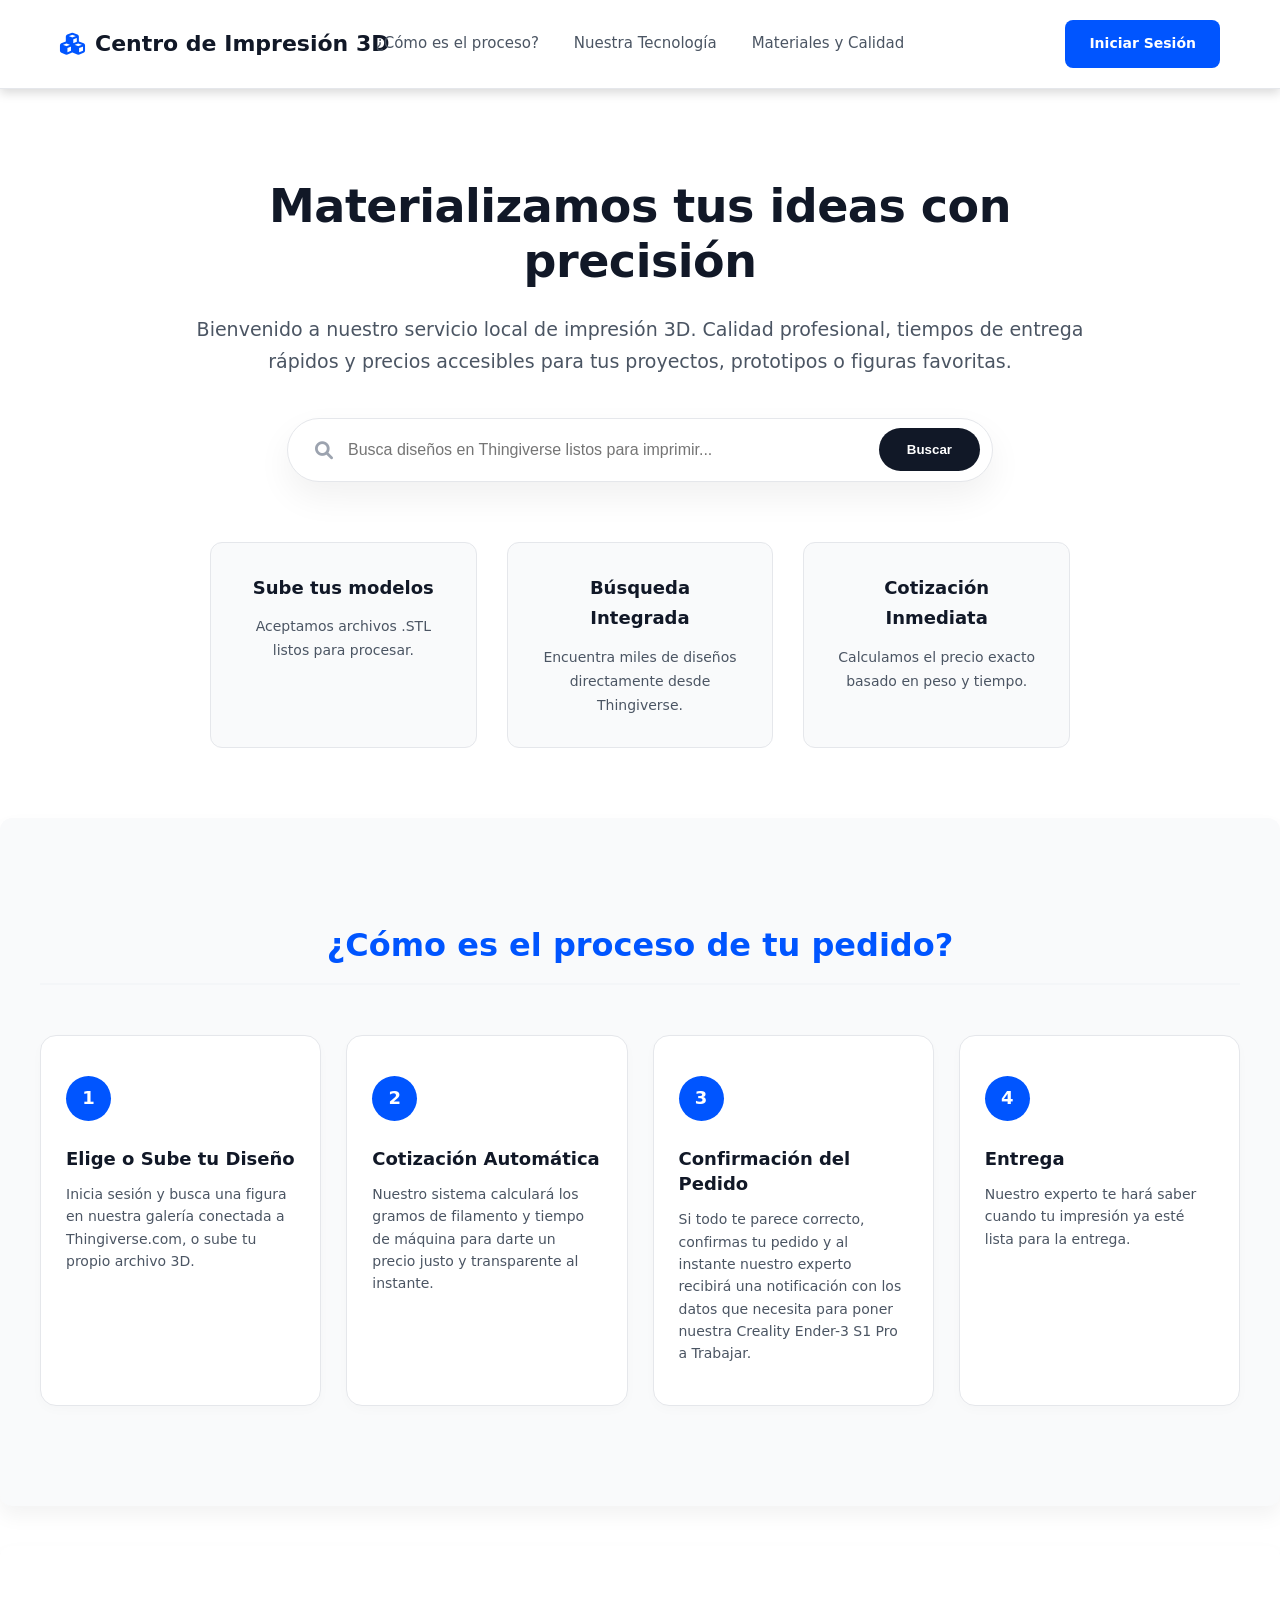
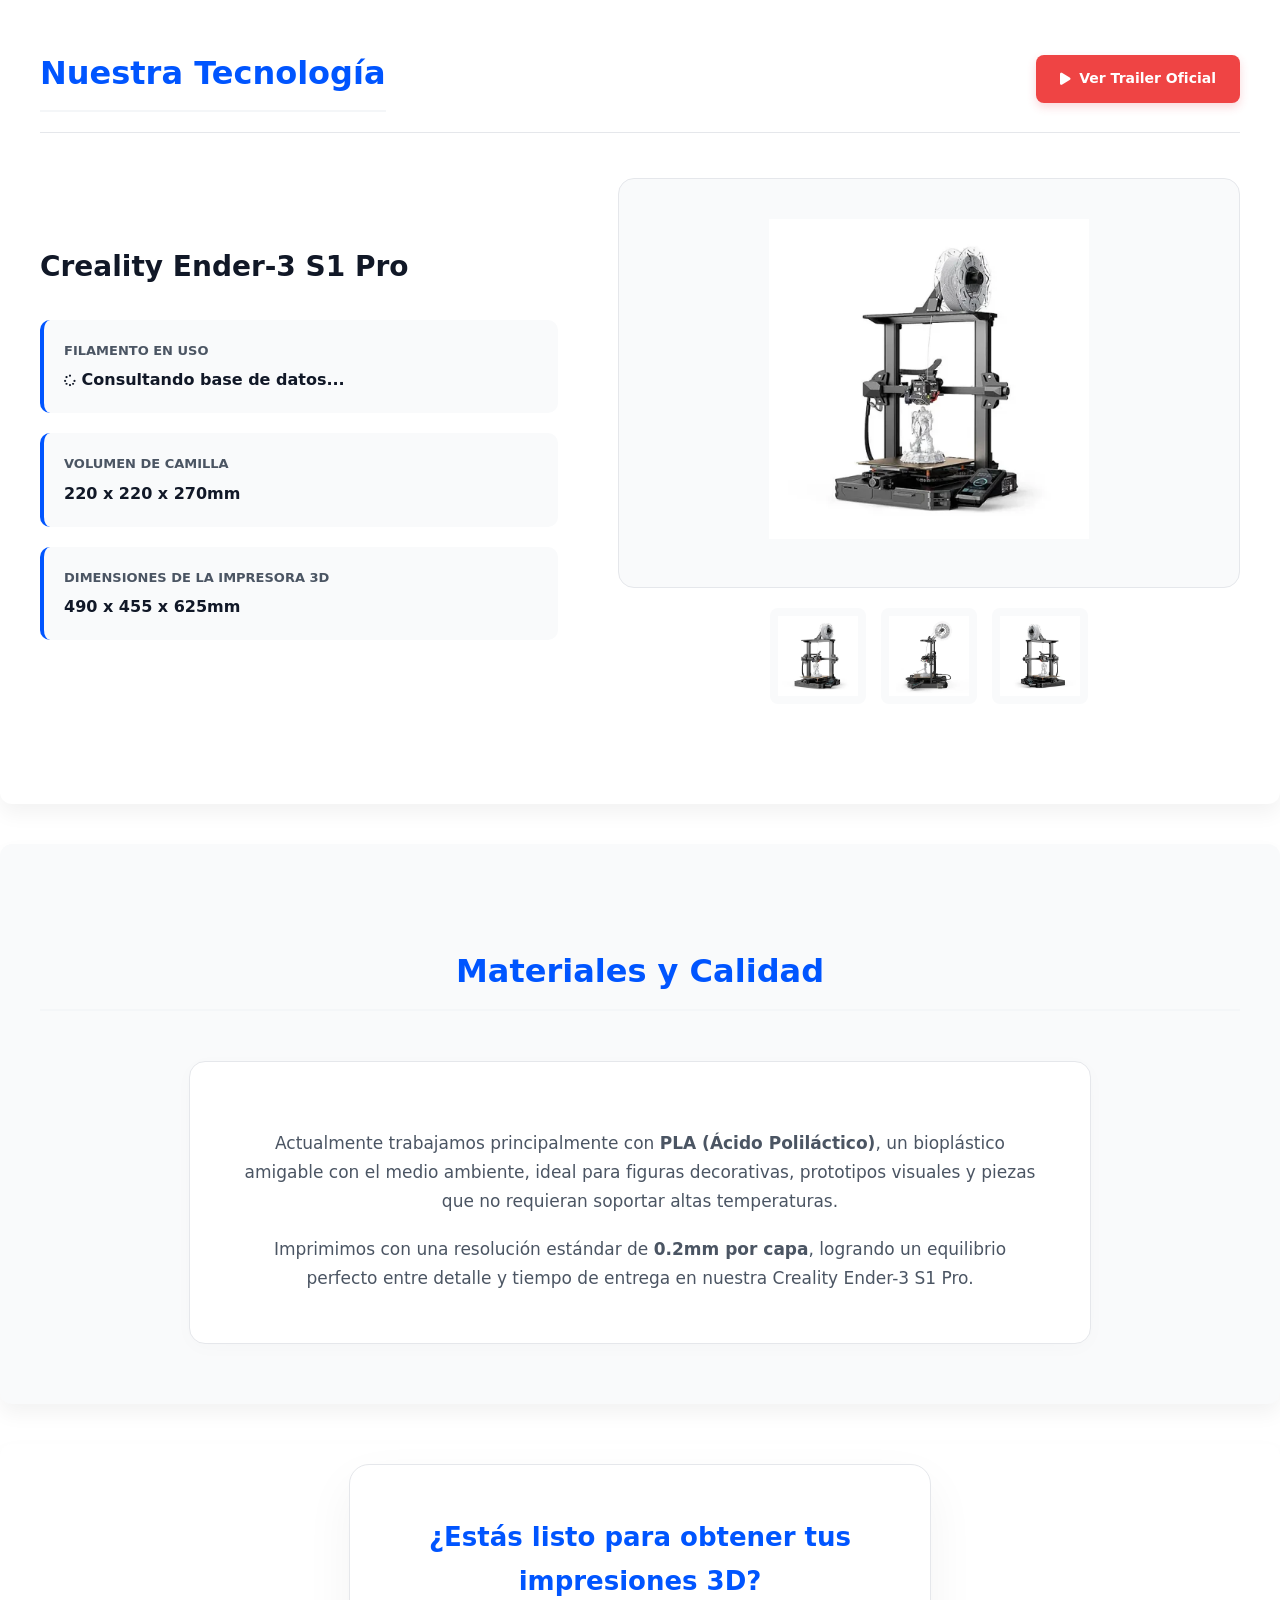
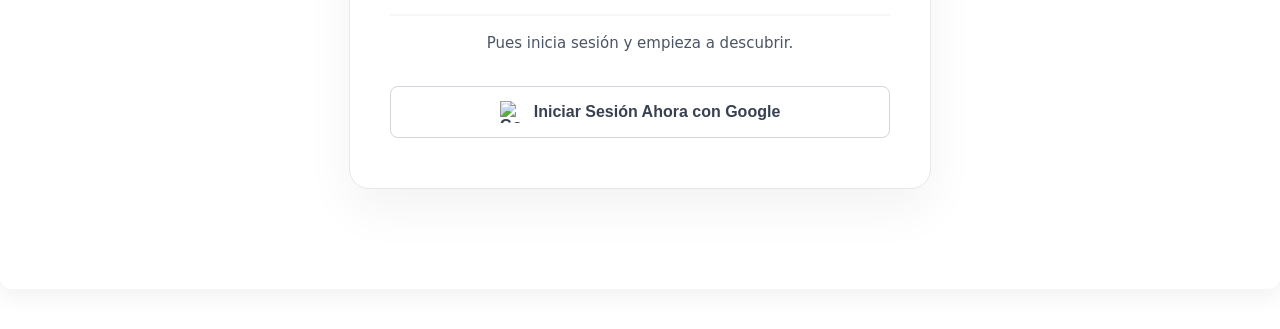
==== commit 55a22592: "Update index.html" ====
--- a/index.html
+++ b/index.html
@@ -3,273 +3,553 @@
 <head>
     <meta charset="UTF-8">
     <meta name="viewport" content="width=device-width, initial-scale=1.0">
-    <title>Centro de Impresión 3D</title>
+    <title>Centro de Impresión 3D - Servicio Profesional</title>
     <link rel="stylesheet" href="css/style.css">
     <link rel="stylesheet" href="https://cdnjs.cloudflare.com/ajax/libs/font-awesome/6.0.0/css/all.min.css">
     <style>
-        /* ==========================================
-           ESTILOS EXTRA (Buscador y APIs)
-           Los ponemos aquí para no modificar más tu style.css
-        ========================================== */
+        /* --- VARIABLES DE DISEÑO PROFESIONAL --- */
+        :root {
+            --cura-blue: #0055ff;
+            --cura-dark: #111827;
+            --text-muted: #4b5563;
+            --bg-light: #f9fafb;
+            --bg-white: #ffffff;
+            --border-color: #e5e7eb;
+        }
+
+        body {
+            font-family: 'Segoe UI', system-ui, -apple-system, sans-serif;
+            margin: 0;
+            padding: 0;
+            background-color: var(--bg-white);
+            color: var(--cura-dark);
+            line-height: 1.7;
+        }
+
+        /* --- HEADER AMPLIO Y LIMPIO --- */
+        .top-header {
+            display: flex;
+            justify-content: space-between;
+            align-items: center;
+            padding: 20px 60px;
+            background: var(--bg-white);
+            border-bottom: 1px solid var(--border-color);
+            position: sticky;
+            top: 0;
+            z-index: 1000;
+        }
+        .logo {
+            font-size: 22px;
+            font-weight: 700;
+            color: var(--cura-dark);
+            display: flex;
+            align-items: center;
+            gap: 10px;
+        }
+        .logo i { color: var(--cura-blue); }
         
-        /* Contenedor del Buscador */
-        .search-container {
-            display: flex;
-            gap: 10px;
-            margin-top: 25px;
-            max-width: 500px;
-        }
-        #buscador-inicio {
+        .top-nav {
+            display: flex;
+            gap: 35px;
+            /* Solución para centrar perfectamente el menú */
+            position: absolute;
+            left: 50%;
+            transform: translateX(-50%);
+        }
+        .top-nav a {
+            text-decoration: none;
+            color: var(--text-muted);
+            font-weight: 500;
+            font-size: 15px;
+            transition: color 0.2s;
+        }
+        .top-nav a:hover { color: var(--cura-blue); }
+        
+        .btn-header {
+            background: var(--cura-blue);
+            color: white;
+            padding: 12px 24px;
+            border-radius: 8px;
+            font-weight: 600;
+            text-decoration: none;
+            font-size: 14px;
+            transition: background 0.2s;
+        }
+        .btn-header:hover { background: #0044cc; }
+
+        /* --- HERO SECTION PRINCIPAL --- */
+        .hero-section {
+            max-width: 900px;
+            margin: 90px auto 70px auto;
+            text-align: center;
+            padding: 0 20px;
+        }
+        .hero-section h1 {
+            font-size: 46px;
+            font-weight: 800;
+            line-height: 1.2;
+            color: var(--cura-dark);
+            margin-bottom: 24px;
+            letter-spacing: -0.5px;
+        }
+        .hero-section p {
+            font-size: 19px;
+            color: var(--text-muted);
+            margin-bottom: 40px;
+        }
+
+        /* --- CUADRO DE BÚSQUEDA THINGIVERSE --- */
+        .search-wrapper {
+            max-width: 680px;
+            margin: 0 auto 60px auto;
+            background: var(--bg-white);
+            padding: 8px 12px;
+            border-radius: 50px;
+            box-shadow: 0 15px 35px rgba(0, 0, 0, 0.06);
+            display: flex;
+            align-items: center;
+            border: 1px solid var(--border-color);
+        }
+        .search-wrapper i { color: #9ca3af; padding-left: 15px; font-size: 18px; }
+        .search-wrapper input {
             flex: 1;
-            padding: 14px 18px;
-            border: 2px solid #e2e8f0;
-            border-radius: 8px;
+            border: none;
+            padding: 14px 15px;
             font-size: 16px;
             outline: none;
-            transition: border-color 0.3s;
-            font-family: inherit;
-        }
-        #buscador-inicio:focus {
-            border-color: var(--cura-blue);
-        }
-        .btn-buscar {
-            background-color: var(--cura-blue);
+        }
+        .btn-search {
+            background: var(--cura-dark);
+            color: var(--bg-white);
+            border: none;
+            padding: 14px 28px;
+            border-radius: 50px;
+            font-weight: 600;
+            cursor: pointer;
+            transition: background 0.2s;
+        }
+        .btn-search:hover { background: var(--cura-blue); }
+
+        /* --- CUADRÍCULA DE CARACTERÍSTICAS INICIALES --- */
+        .features-grid {
+            display: grid;
+            grid-template-columns: repeat(3, 1fr);
+            gap: 30px;
+            max-width: 1200px;
+            margin: 0 auto;
+            padding: 0 20px;
+        }
+        .feature-card {
+            background: var(--bg-light);
+            padding: 30px;
+            border-radius: 12px;
+            border: 1px solid var(--border-color);
+        }
+        .feature-card h4 { font-size: 18px; margin: 0 0 12px 0; color: var(--cura-dark); }
+        .feature-card p { font-size: 14px; margin: 0; color: var(--text-muted); }
+
+        /* --- CONTENEDORES DE SECCIÓN (ESPACIOSOS) --- */
+        .content-section {
+            padding: 100px 20px;
+        }
+        .content-section:nth-of-type(even) {
+            background-color: var(--bg-light);
+        }
+        .section-inner {
+            max-width: 1200px;
+            margin: 0 auto;
+        }
+        .section-inner h2 {
+            font-size: 32px;
+            font-weight: 700;
+            text-align: center;
+            margin: 0 0 50px 0;
+            position: relative;
+        }
+
+        /* --- SECCIÓN PROCESO (TIMELINE MODERNO MEJORADO) --- */
+        .timeline-grid {
+            display: grid;
+            grid-template-columns: repeat(4, 1fr);
+            gap: 25px;
+        }
+        .step-box {
+            background: var(--bg-white);
+            padding: 40px 25px;
+            border-radius: 16px;
+            box-shadow: 0 4px 12px rgba(0,0,0,0.02);
+            border: 1px solid var(--border-color);
+            position: relative;
+        }
+        .step-number {
+            width: 45px;
+            height: 45px;
+            background: var(--cura-blue);
+            color: var(--bg-white);
+            border-radius: 50%;
+            display: flex;
+            align-items: center;
+            justify-content: center;
+            font-weight: 700;
+            font-size: 18px;
+            margin-bottom: 25px;
+        }
+        .step-box h3 { font-size: 18px; margin: 0 0 12px 0; font-weight: 600; line-height: 1.4; }
+        .step-box p { font-size: 14px; margin: 0; color: var(--text-muted); line-height: 1.6; }
+
+        /* --- SECCIÓN TECNOLOGÍA --- */
+        .tech-header-area {
+            display: flex;
+            justify-content: space-between;
+            align-items: center;
+            margin-bottom: 45px;
+            border-bottom: 1px solid var(--border-color);
+            padding-bottom: 20px;
+        }
+        .tech-header-area h2 { font-size: 32px; margin: 0; font-weight: 700; }
+        
+        .btn-video {
+            background: #ef4444;
             color: white;
-            border: none;
-            padding: 0 25px;
+            padding: 12px 24px;
             border-radius: 8px;
-            font-weight: bold;
+            text-decoration: none;
+            font-weight: 600;
+            font-size: 14px;
+            display: flex;
+            align-items: center;
+            gap: 8px;
+            transition: background 0.2s;
+        }
+        .btn-video:hover { background: #dc2626; }
+
+        .printer-showcase {
+            display: grid;
+            grid-template-columns: 1fr 1.2fr;
+            gap: 60px;
+            align-items: center;
+        }
+        .printer-spec-list {
+            display: flex;
+            flex-direction: column;
+            gap: 20px;
+        }
+        .printer-spec-list h3 { font-size: 28px; margin: 0 0 10px 0; color: var(--cura-dark); }
+        .spec-item {
+            background: var(--bg-light);
+            padding: 20px;
+            border-radius: 10px;
+            border-left: 4px solid var(--cura-blue);
+        }
+        .spec-item strong { display: block; font-size: 13px; text-transform: uppercase; color: var(--text-muted); margin-bottom: 4px; }
+        .spec-item span { font-size: 16px; font-weight: 600; color: var(--cura-dark); }
+
+        /* GALERÍA DE LA IMPRESORA */
+        .printer-gallery {
+            display: flex;
+            flex-direction: column;
+            gap: 20px;
+        }
+        .main-image-box {
+            background: var(--bg-light);
+            border-radius: 16px;
+            padding: 40px;
+            text-align: center;
+            border: 1px solid var(--border-color);
+        }
+        .main-image-box img { width: 100%; max-width: 320px; height: auto; object-fit: contain; }
+        .thumb-row {
+            display: flex;
+            justify-content: center;
+            gap: 15px;
+        }
+        .thumb-row img {
+            width: 80px;
+            height: 80px;
+            object-fit: scale-down;
+            background: var(--bg-light);
+            border: 2px solid transparent;
+            border-radius: 8px;
+            padding: 6px;
+            cursor: pointer;
+            transition: 0.2s;
+        }
+        .thumb-row img:hover { border-color: var(--cura-blue); transform: translateY(-2px); }
+
+        /* --- MATERIALES --- */
+        .materials-layout {
+            max-width: 800px;
+            margin: 0 auto;
+            text-align: center;
+            background: var(--bg-white);
+            padding: 50px;
+            border-radius: 16px;
+            box-shadow: 0 4px 20px rgba(0,0,0,0.02);
+            border: 1px solid var(--border-color);
+        }
+        .materials-layout p { font-size: 17px; color: var(--text-muted); margin-bottom: 20px; }
+        .materials-layout p:last-child { margin-bottom: 0; }
+
+        /* --- CTA GOOGLE AUTH --- */
+        .cta-auth-box {
+            max-width: 500px;
+            margin: 0 auto;
+            padding: 50px 40px;
+            background: var(--bg-white);
+            border-radius: 20px;
+            box-shadow: 0 20px 50px rgba(0,0,0,0.05);
+            text-align: center;
+            border: 1px solid var(--border-color);
+        }
+        .cta-auth-box h2 { font-size: 26px; margin: 0 0 12px 0; font-weight: 700; }
+        .cta-auth-box p { color: var(--text-muted); font-size: 15px; margin-bottom: 30px; }
+        
+        .btn-google {
+            display: flex;
+            align-items: center;
+            justify-content: center;
+            gap: 12px;
+            background: var(--bg-white);
+            color: #374151;
+            border: 1px solid #d1d5db;
+            padding: 14px 24px;
+            border-radius: 8px;
+            width: 100%;
+            font-weight: 600;
+            cursor: pointer;
             font-size: 16px;
-            cursor: pointer;
-            transition: background-color 0.3s, transform 0.1s;
-            display: flex;
-            align-items: center;
-            gap: 8px;
-        }
-        .btn-buscar:hover {
-            background-color: var(--cura-dark-blue);
-        }
-        .btn-buscar:active {
-            transform: scale(0.98);
-        }
-
-        /* Widgets de APIs Flotantes */
-        .api-widgets-container {
-            position: fixed;
-            bottom: 20px;
-            left: 20px;
-            display: flex;
-            flex-direction: column;
-            gap: 12px;
-            z-index: 1000;
-        }
-        .api-card {
-            background: rgba(255, 255, 255, 0.95);
-            backdrop-filter: blur(5px);
-            border: 1px solid #e5e7eb;
-            padding: 12px 18px;
-            border-radius: 12px;
-            box-shadow: 0 4px 15px rgba(0,0,0,0.08);
-            display: flex;
-            align-items: center;
-            gap: 15px;
-            min-width: 190px;
-            transition: transform 0.2s;
-        }
-        .api-card:hover {
-            transform: translateY(-4px);
-        }
-        .weather-icon { color: #f59e0b; font-size: 24px; }
-        .currency-icon { color: #10b981; font-size: 24px; }
-        .api-info { display: flex; flex-direction: column; }
-        .api-title { font-size: 11px; color: #6b7280; font-weight: 700; text-transform: uppercase; letter-spacing: 0.5px;}
-        .api-value { font-size: 15px; color: #111827; font-weight: bold; margin-top: 2px;}
+            transition: background 0.2s, border-color 0.2s;
+        }
+        .btn-google:hover { background: var(--bg-light); border-color: #9ca3af; }
+        .btn-google img { width: 22px; height: 22px; }
+
+        /* RESPONSIVO */
+        @media (max-width: 1024px) {
+            .timeline-grid { grid-template-columns: repeat(2, 1fr); }
+        }
+        @media (max-width: 900px) {
+            .printer-showcase { grid-template-columns: 1fr; gap: 40px; }
+            .features-grid { grid-template-columns: 1fr; }
+            .top-header { padding: 20px; }
+            .top-nav { display: none; }
+        }
+        @media (max-width: 600px) {
+            .timeline-grid { grid-template-columns: 1fr; }
+        }
     </style>
 </head>
 <body>
 
     <header class="top-header">
-        <div class="logo"><i class="fas fa-cube"></i> Print3D</div>
-        <ul class="top-nav">
-            <li><a href="#proceso">¿Cómo es el proceso?</a></li>
-            <li><a href="#tecnologia">Nuestra Tecnología</a></li>
-            <li><a href="#materiales">Materiales y Calidad</a></li>
-        </ul>
-        <a href="login.html" class="btn-header"><i class="fas fa-user"></i> Mi Cuenta</a>
+        <div class="logo">
+            <i class="fas fa-cubes"></i> Centro de Impresión 3D
+        </div>
+        <nav class="top-nav">
+            <a href="#proceso">¿Cómo es el proceso?</a>
+            <a href="#impresora">Nuestra Tecnología</a>
+            <a href="#materiales">Materiales y Calidad</a>
+        </nav>
+        <a href="login.html" id="btn-auth-main" class="btn-header">Iniciar Sesión</a>
     </header>
 
-    <div class="page-layout">
+    <section class="hero-section">
+        <h1>Materializamos tus ideas con precisión</h1>
+        <p>Bienvenido a nuestro servicio local de impresión 3D. Calidad profesional, tiempos de entrega rápidos y precios accesibles para tus proyectos, prototipos o figuras favoritas.</p>
         
-        <section class="content-section hero-text">
-            <h1>Haz realidad tus ideas en 3D</h1>
-            <p style="font-size: 18px; color: #555;">Busca entre miles de diseños listos para imprimir o explora nuestra galería. Calidad garantizada en cada capa.</p>
+        <div class="search-wrapper">
+            <i class="fas fa-search"></i>
+            <input type="text" id="main-search-input" placeholder="Busca diseños en Thingiverse listos para imprimir..." onkeypress="if(event.key === 'Enter') transferirBusqueda()">
+            <button class="btn-search" onclick="transferirBusqueda()">Buscar</button>
+        </div>
+
+        <div class="features-grid">
+            <div class="feature-card">
+                <h4>Sube tus modelos</h4>
+                <p>Aceptamos archivos .STL listos para procesar.</p>
+            </div>
+            <div class="feature-card">
+                <h4>Búsqueda Integrada</h4>
+                <p>Encuentra miles de diseños directamente desde Thingiverse.</p>
+            </div>
+            <div class="feature-card">
+                <h4>Cotización Inmediata</h4>
+                <p>Calculamos el precio exacto basado en peso y tiempo.</p>
+            </div>
+        </div>
+    </section>
+
+    <section id="proceso" class="content-section">
+        <div class="section-inner">
+            <h2>¿Cómo es el proceso de tu pedido?</h2>
+            <div class="timeline-grid">
+                <div class="step-box">
+                    <div class="step-number">1</div>
+                    <h3>Elige o Sube tu Diseño</h3>
+                    <p>Inicia sesión y busca una figura en nuestra galería conectada a Thingiverse.com, o sube tu propio archivo 3D.</p>
+                </div>
+                <div class="step-box">
+                    <div class="step-number">2</div>
+                    <h3>Cotización Automática</h3>
+                    <p>Nuestro sistema calculará los gramos de filamento y tiempo de máquina para darte un precio justo y transparente al instante.</p>
+                </div>
+                <div class="step-box">
+                    <div class="step-number">3</div>
+                    <h3>Confirmación del Pedido</h3>
+                    <p>Si todo te parece correcto, confirmas tu pedido y al instante nuestro experto recibirá una notificación con los datos que necesita para poner nuestra Creality Ender-3 S1 Pro a Trabajar.</p>
+                </div>
+                <div class="step-box">
+                    <div class="step-number">4</div>
+                    <h3>Entrega</h3>
+                    <p>Nuestro experto te hará saber cuando tu impresión ya esté lista para la entrega.</p>
+                </div>
+            </div>
+        </div>
+    </section>
+
+    <section id="impresora" class="content-section">
+        <div class="section-inner">
+            <div class="tech-header-area">
+                <h2>Nuestra Tecnología</h2>
+                <a href="Ender-3_S1_Pro_VID.mp4" target="_blank" class="btn-video">
+                    <i class="fas fa-play"></i> Ver Trailer Oficial
+                </a>
+            </div>
             
-            <div class="search-container">
-                <input type="text" id="buscador-inicio" placeholder="Buscar diseños (ej. Pikachu, macetero)..." onkeypress="if(event.key === 'Enter') buscarOExplorar()">
-                <button onclick="buscarOExplorar()" class="btn-buscar"><i class="fas fa-search"></i> Buscar</button>
-            </div>
-
-            <div class="features-grid" id="materiales">
-                <div class="feature-card">
-                    <i class="fas fa-layer-group fa-2x" style="color: var(--cura-blue); margin-bottom: 15px;"></i>
-                    <h4>Alta Resolución</h4>
-                    <p>Impresiones detalladas desde 0.12mm por capa.</p>
-                </div>
-                <div class="feature-card">
-                    <i class="fas fa-recycle fa-2x" style="color: var(--cura-blue); margin-bottom: 15px;"></i>
-                    <h4>Eco-Amigable</h4>
-                    <p>Utilizamos PLA, un plástico biodegradable de origen vegetal.</p>
-                </div>
-                <div class="feature-card">
-                    <i class="fas fa-truck-fast fa-2x" style="color: var(--cura-blue); margin-bottom: 15px;"></i>
-                    <h4>Envío Seguro</h4>
-                    <p>Tu pieza empaquetada con cuidado y lista para entregar.</p>
-                </div>
-            </div>
-        </section>
-
-        <section class="content-section" id="proceso">
-            <h2>¿Cómo es el proceso?</h2>
-            <div class="timeline">
-                <div class="step-card">
-                    <div class="step-number">1</div>
-                    <div>
-                        <h3>Elige o busca un modelo</h3>
-                        <p>Encuentra el diseño perfecto usando nuestro buscador conectado a Thingiverse.</p>
+            <div class="printer-showcase">
+                <div class="printer-spec-list">
+                    <h3>Creality Ender-3 S1 Pro</h3>
+                    
+                    <div class="spec-item">
+                        <strong>Filamento en Uso</strong>
+                        <span id="filamento-db"><i class="fas fa-spinner fa-spin" style="font-size:12px;"></i> Consultando base de datos...</span>
+                    </div>
+                    <div class="spec-item">
+                        <strong>Volumen de Camilla</strong>
+                        <span>220 x 220 x 270mm</span>
+                    </div>
+                    <div class="spec-item">
+                        <strong>Dimensiones de la Impresora 3D</strong>
+                        <span>490 x 455 x 625mm</span>
                     </div>
                 </div>
-                <div class="step-card">
-                    <div class="step-number">2</div>
-                    <div>
-                        <h3>Solicita una cotización</h3>
-                        <p>Guarda el modelo en tu biblioteca y envíanos la solicitud. Te responderemos con el precio exacto.</p>
+
+                <div class="printer-gallery">
+                    <div class="main-image-box">
+                        <img src="Ender-3_S1_Pro-1.png" alt="Creality Ender-3 S1 Pro" id="img-principal">
+                    </div>
+                    <div class="thumb-row">
+                        <img src="Ender-3_S1_Pro-1.png" alt="Vista 1" onclick="cambiarImagen(this.src)">
+                        <img src="Ender-3_S1_Pro-2.png" alt="Vista 2" onclick="cambiarImagen(this.src)">
+                        <img src="Ender-3_S1_Pro-3.png" alt="Vista 3" onclick="cambiarImagen(this.src)">
                     </div>
                 </div>
-                <div class="step-card">
-                    <div class="step-number">3</div>
-                    <div>
-                        <h3>¡Impresión y entrega!</h3>
-                        <p>Una vez aprobado, imprimimos tu pieza con la mejor calidad y te notificamos cuando esté lista.</p>
-                    </div>
-                </div>
-            </div>
-        </section>
-
-        <section class="content-section" id="tecnologia">
-            <div class="header-con-video">
-                <h2>Nuestra Tecnología</h2>
-            </div>
-            <p style="margin-top: 0;">Contamos con equipos de última generación para garantizar acabados perfectos y medidas precisas.</p>
-            
-            <div class="printer-gallery-container">
-                <div class="printer-card-main">
-                    <div class="printer-info-side">
-                        <div class="printer-info-content">
-                            <h3>Creality Ender 3 V2</h3>
-                            <p><i class="fas fa-check-circle"></i> Volumen: 220x220x250mm</p>
-                            <p><i class="fas fa-check-circle"></i> Cama de cristal carborundo</p>
-                            <p><i class="fas fa-check-circle"></i> Placa base silenciosa de 32 bits</p>
-                            <p><i class="fas fa-check-circle"></i> Tensor de correa en eje XY</p>
-                        </div>
-                    </div>
-                    <div class="image-wrapper">
-                        <img src="https://m.media-amazon.com/images/I/61NlB8Vz5iL._AC_SL1000_.jpg" class="printer-img" id="main-printer-img" alt="Impresora 3D Principal">
-                    </div>
-                </div>
-                
-                <div class="printer-thumbnails">
-                    <img src="https://m.media-amazon.com/images/I/61NlB8Vz5iL._AC_SL1000_.jpg" onclick="document.getElementById('main-printer-img').src=this.src" alt="Vista 1">
-                    <img src="https://m.media-amazon.com/images/I/71oD41d3V7L._AC_SL1500_.jpg" onclick="document.getElementById('main-printer-img').src=this.src" alt="Vista 2">
-                    <img src="https://m.media-amazon.com/images/I/71Y1q1YvE9L._AC_SL1500_.jpg" onclick="document.getElementById('main-printer-img').src=this.src" alt="Vista 3">
-                </div>
-            </div>
-        </section>
-
-        <section class="cta-section">
-            <h2>¿Listo para empezar tu proyecto?</h2>
-            <p>Explora la galería y guarda los diseños que más te gusten en tu panel personal.</p>
-            <a href="ModelosThingiverse.html" class="btn-cura btn-large"><i class="fas fa-rocket"></i> Ver Galería 3D</a>
-        </section>
-    </div>
-
-    <div class="api-widgets-container">
-        <div class="api-card">
-            <i class="fas fa-cloud-sun weather-icon"></i>
-            <div class="api-info">
-                <span class="api-title">Clima Calama</span>
-                <span class="api-value" id="clima-valor">Cargando...</span>
-            </div>
-        </div>
-
-        <div class="api-card" title="Conversión de un costo base de impresión de $5.000 CLP">
-            <i class="fas fa-comment-dollar currency-icon"></i>
-            <div class="api-info">
-                <span class="api-title">Base: $5.000 CLP</span>
-                <span class="api-value" id="moneda-valor">Calculando...</span>
-            </div>
-        </div>
-    </div>
-
+            </div>
+        </div>
+    </section>
+
+    <section id="materiales" class="content-section" style="padding-bottom: 60px;">
+        <div class="section-inner">
+            <h2>Materiales y Calidad</h2>
+            <div class="materials-layout">
+                <p>Actualmente trabajamos principalmente con <strong>PLA (Ácido Poliláctico)</strong>, un bioplástico amigable con el medio ambiente, ideal para figuras decorativas, prototipos visuales y piezas que no requieran soportar altas temperaturas.</p>
+                <p>Imprimimos con una resolución estándar de <strong>0.2mm por capa</strong>, logrando un equilibrio perfecto entre detalle y tiempo de entrega en nuestra Creality Ender-3 S1 Pro.</p>
+            </div>
+        </div>
+    </section>
+
+    <section id="google-auth-section" class="content-section" style="padding-top: 20px; padding-bottom: 100px;">
+        <div class="cta-auth-box">
+            <h2>¿Estás listo para obtener tus impresiones 3D?</h2>
+            <p>Pues inicia sesión y empieza a descubrir.</p>
+            <button class="btn-google" onclick="loginConGoogle()">
+                <img src="https://upload.wikimedia.org/wikipedia/commons/c/c1/Google_%22G%22_logo.svg" alt="Google Logo">
+                Iniciar Sesión Ahora con Google
+            </button>
+        </div>
+    </section>
+
+    <script>
+        function cambiarImagen(rutaImagen) {
+            document.getElementById('img-principal').src = rutaImagen;
+        }
+    </script>
+
+    <script src="https://cdn.jsdelivr.net/npm/@supabase/supabase-js@2"></script>
     <script>
         // ==========================================
-        // 1. LÓGICA DEL BUSCADOR INTELIGENTE
+        // CONFIGURACIÓN DE SUPABASE Y APIS
         // ==========================================
-        function buscarOExplorar() {
-            const query = document.getElementById('buscador-inicio').value.trim();
-            if (query === "") {
-                // Si el campo está vacío, redirige a ver modelos aleatorios
-                window.location.href = "ModelosThingiverse.html";
-            } else {
-                // Si escribió algo, redirige pasando la búsqueda en la URL
-                window.location.href = `ModelosThingiverse.html?q=${encodeURIComponent(query)}`;
+        const SUPABASE_URL = "https://ddmcsgiaeewelpqfiwbi.supabase.co";
+        const SUPABASE_ANON_KEY = "eyJhbGciOiJIUzI1NiIsInR5cCI6IkpXVCJ9.eyJpc3MiOiJzdXBhYmFzZSIsInJlZiI6ImRkbWNzZ2lhZWV3ZWxwcWZpd2JpIiwicm9sZSI6ImFub24iLCJpYXQiOjE3ODExNzk5NjMsImV4cCI6MjA5Njc1NTk2M30.MUnFBkGLQG19s2HHbmW70TCcdBrpIqwb_Xpp2xuVuVM";
+        
+        let dbCliente = null;
+
+        window.onload = async function() {
+            if (window.supabase) {
+                dbCliente = window.supabase.createClient(SUPABASE_URL, SUPABASE_ANON_KEY);
+                
+                // 1. Cargar estado de sesión
+                const { data: { session } } = await dbCliente.auth.getSession();
+                evaluarEstadoSesion(session?.user);
+
+                // 2. NUEVO: Llamar a la base de datos para obtener el filamento actual
+                cargarInfoImpresora();
             }
-        }
-
-        // ==========================================
-        // 2. EJECUCIÓN DE APIS PARA EL PROFESOR
-        // ==========================================
-        document.addEventListener('DOMContentLoaded', () => {
-            cargarClima();
-            cargarMoneda();
-        });
-
-        // API DE CLIMA (Open-Meteo) - Coordenadas de Calama
-        async function cargarClima() {
+        };
+
+        // --- NUEVA FUNCIÓN PARA OBTENER EL FILAMENTO DESDE SUPABASE ---
+        async function cargarInfoImpresora() {
             try {
-                // Hacemos la petición a la API gratuita de Open-Meteo
-                const res = await fetch('https://api.open-meteo.com/v1/forecast?latitude=-22.45&longitude=-68.93&current_weather=true');
-                const data = await res.json();
-                
-                // Extraemos la temperatura y actualizamos el HTML
-                const temperatura = data.current_weather.temperature;
-                document.getElementById('clima-valor').textContent = `${temperatura}°C`;
-            } catch (error) {
-                document.getElementById('clima-valor').textContent = 'No disp.';
-                console.error("Error cargando el clima:", error);
+                // Hacemos una consulta a la tabla que acabas de crear
+                const { data, error } = await dbCliente
+                    .from('configuracion_impresora')
+                    .select('filamento_en_uso')
+                    .eq('id', 1)
+                    .single();
+
+                if (error) throw error;
+
+                if (data && data.filamento_en_uso) {
+                    // Si encuentra el dato, actualiza el HTML automáticamente
+                    document.getElementById('filamento-db').innerText = data.filamento_en_uso;
+                }
+            } catch (err) {
+                console.error("Error al cargar la información de la impresora:", err.message);
+                // Si algo falla, ponemos un texto por defecto para que la página no se rompa
+                document.getElementById('filamento-db').innerText = "PLA Blanco (Por defecto)";
             }
         }
 
-        // API DE MONEDA (Mindicador.cl) - Convierte 5000 CLP a Dólares
-        async function cargarMoneda() {
+        function evaluarEstadoSesion(usuario) {
+            const btnAuth = document.getElementById('btn-auth-main');
+            const googleCard = document.getElementById('google-auth-section');
+            
+            if (usuario) {
+                btnAuth.href = "dashboard.html";
+                btnAuth.innerHTML = '<i class="fas fa-user-circle"></i> Mi Panel';
+                if (googleCard) googleCard.style.display = "none";
+            }
+        }
+
+        function transferirBusqueda() {
+            const query = document.getElementById('main-search-input').value.trim();
+            if (query === "") return;
+            window.location.href = `ModelosThingiverse.html?search=${encodeURIComponent(query)}`;
+        }
+
+        async function loginConGoogle() {
+            if (!dbCliente) return;
             try {
-                // Hacemos la petición a la API chilena mindicador.cl
-                const res = await fetch('https://mindicador.cl/api');
-                const data = await res.json();
-                
-                // Obtenemos el valor del dólar hoy
-                const valorDolarHoy = data.dolar.valor;
-                
-                // Usamos un precio base ficticio de impresión
-                const precioBaseCLP = 5000;
-                
-                // Calculamos y dejamos a 2 decimales
-                const precioConvertidoUSD = (precioBaseCLP / valorDolarHoy).toFixed(2); 
-                
-                // Actualizamos el HTML
-                document.getElementById('moneda-valor').textContent = `~ $${precioConvertidoUSD} USD`;
-            } catch (error) {
-                document.getElementById('moneda-valor').textContent = 'Error api';
-                console.error("Error cargando la moneda:", error);
+                const { data, error } = await dbCliente.auth.signInWithOAuth({
+                    provider: 'google',
+                    options: {
+                        redirectTo: window.location.origin + '/dashboard.html'
+                    }
+                });
+                if (error) throw error;
+            } catch (err) {
+                console.error("Error en Google Auth:", err.message);
+                alert("No se pudo iniciar la autenticación con Google.");
             }
         }
     </script>
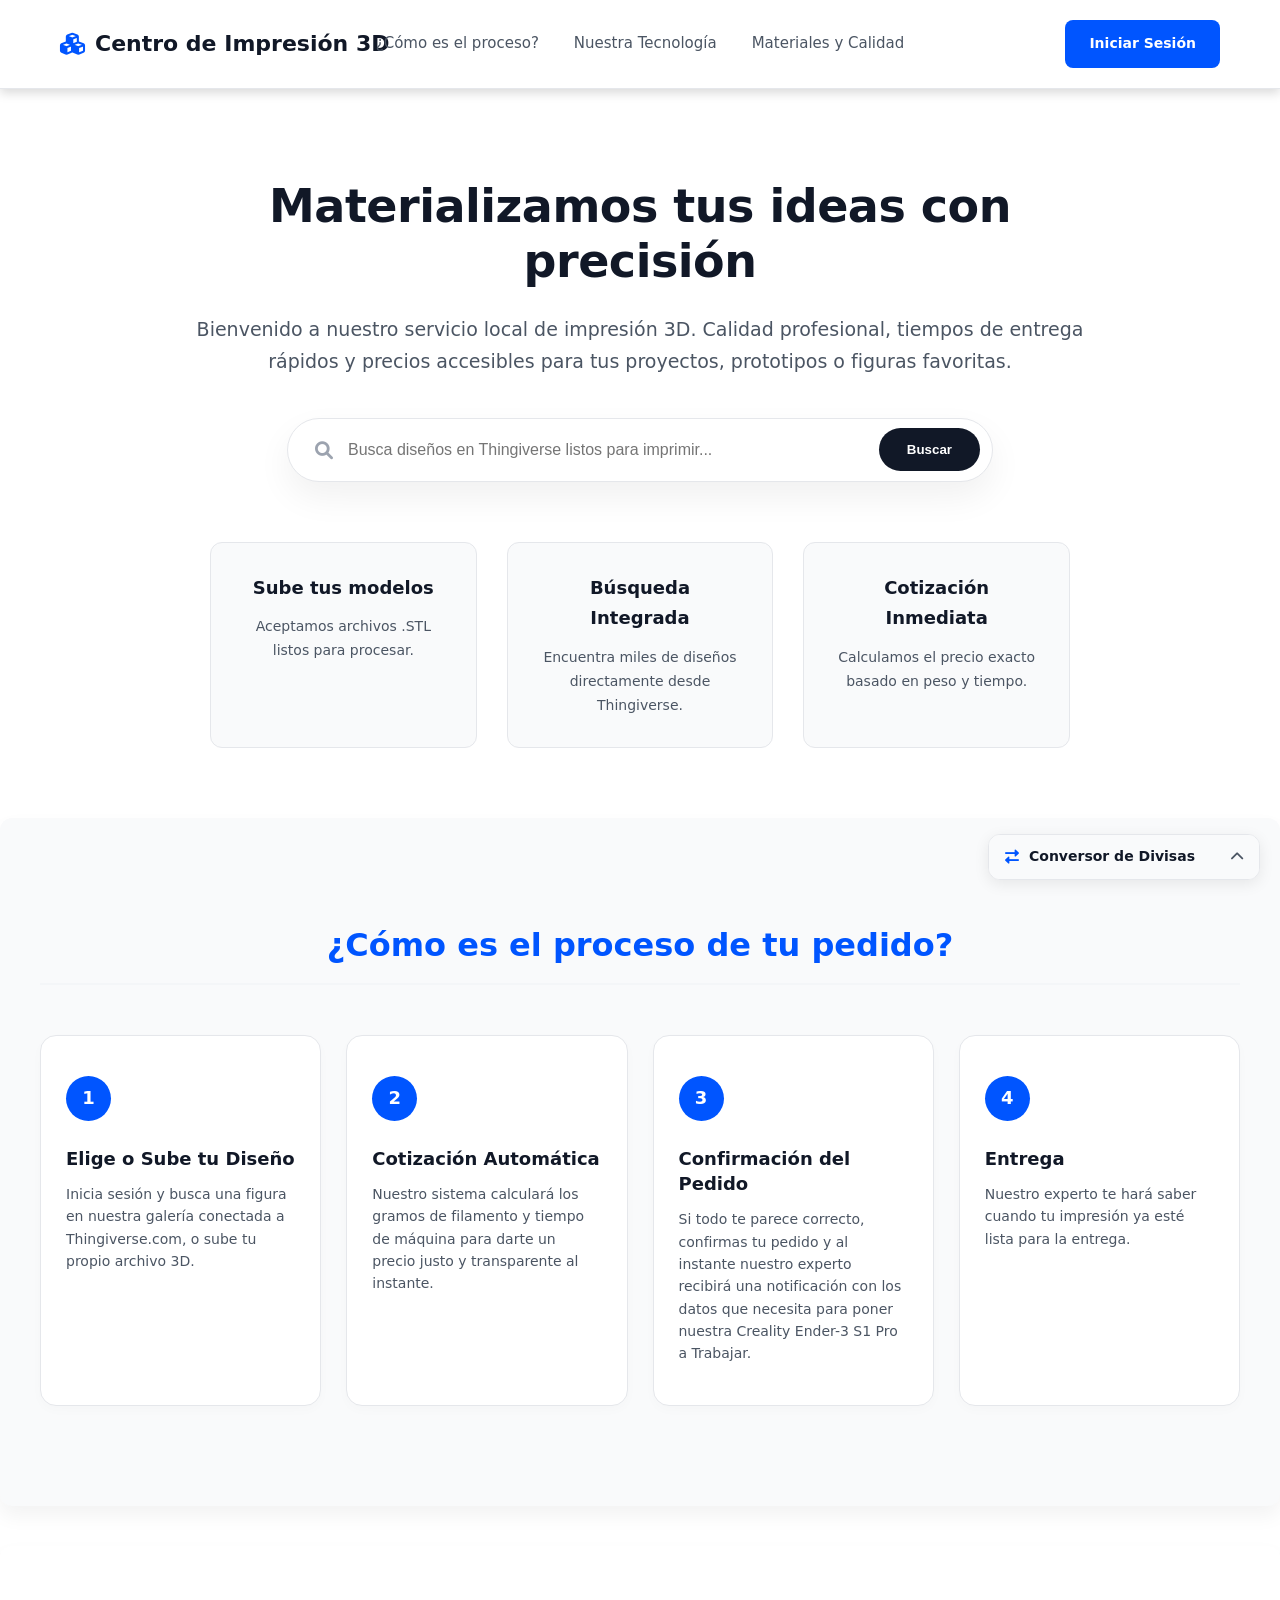
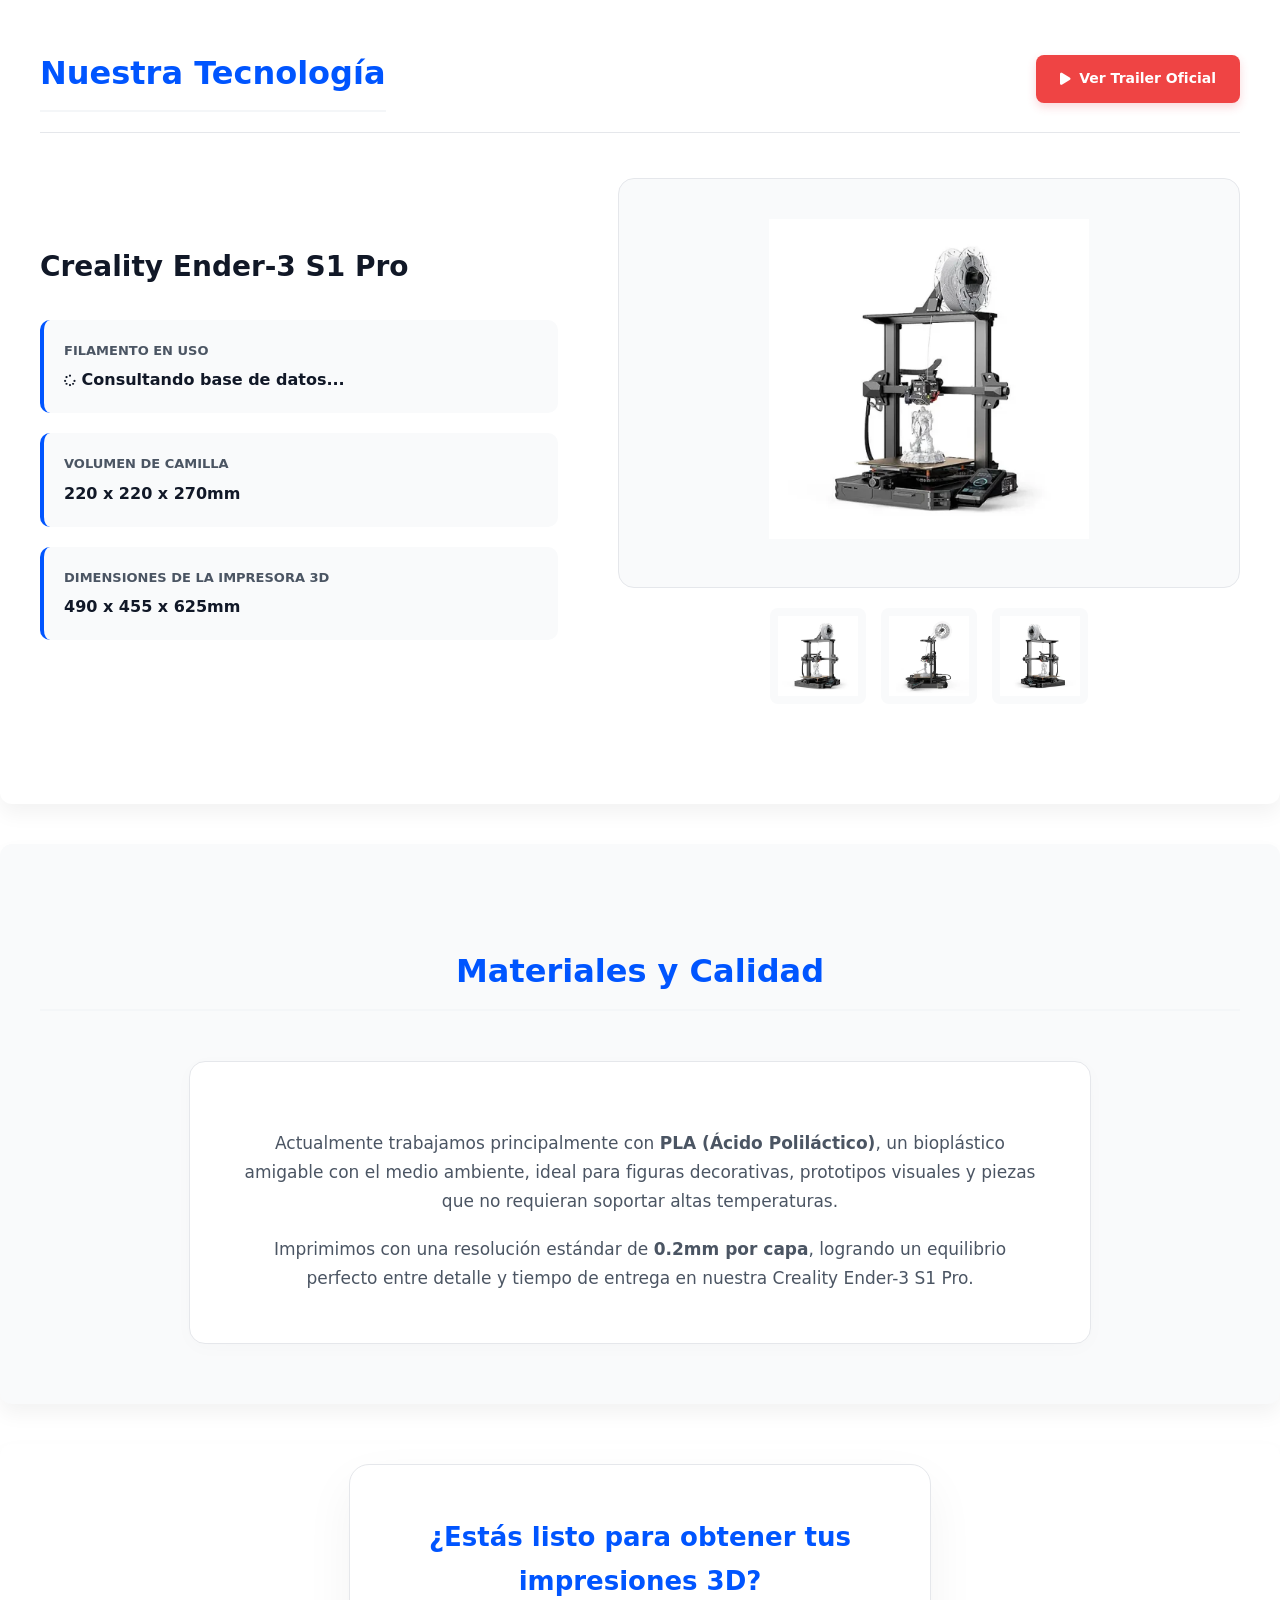
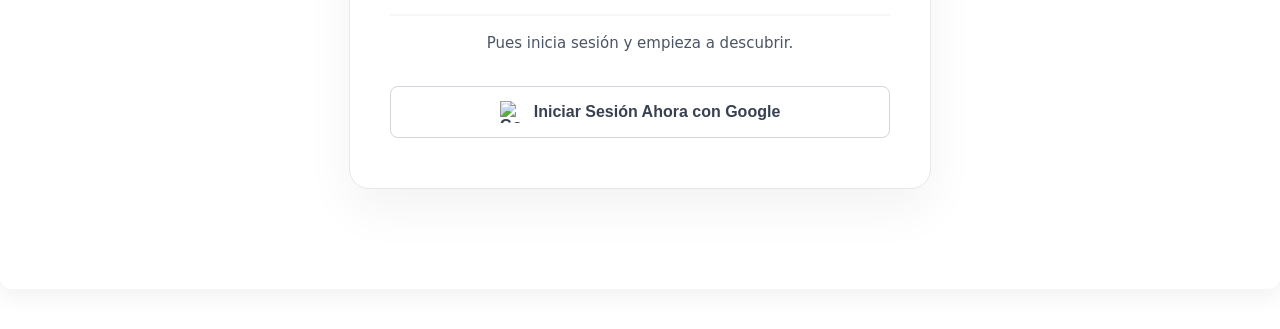
==== commit 59a021ec: "Update index.html" ====
--- a/index.html
+++ b/index.html
@@ -51,7 +51,6 @@
         .top-nav {
             display: flex;
             gap: 35px;
-            /* Solución para centrar perfectamente el menú */
             position: absolute;
             left: 50%;
             transform: translateX(-50%);
@@ -148,7 +147,7 @@
         .feature-card h4 { font-size: 18px; margin: 0 0 12px 0; color: var(--cura-dark); }
         .feature-card p { font-size: 14px; margin: 0; color: var(--text-muted); }
 
-        /* --- CONTENEDORES DE SECCIÓN (ESPACIOSOS) --- */
+        /* --- CONTENEDORES DE SECCIÓN --- */
         .content-section {
             padding: 100px 20px;
         }
@@ -167,7 +166,7 @@
             position: relative;
         }
 
-        /* --- SECCIÓN PROCESO (TIMELINE MODERNO MEJORADO) --- */
+        /* --- SECCIÓN PROCESO --- */
         .timeline-grid {
             display: grid;
             grid-template-columns: repeat(4, 1fr);
@@ -244,7 +243,6 @@
         .spec-item strong { display: block; font-size: 13px; text-transform: uppercase; color: var(--text-muted); margin-bottom: 4px; }
         .spec-item span { font-size: 16px; font-weight: 600; color: var(--cura-dark); }
 
-        /* GALERÍA DE LA IMPRESORA */
         .printer-gallery {
             display: flex;
             flex-direction: column;
@@ -323,6 +321,122 @@
         .btn-google:hover { background: var(--bg-light); border-color: #9ca3af; }
         .btn-google img { width: 22px; height: 22px; }
 
+        /* --- WIDGET DE CLIMA INTERACTIVO (ESQUINA INFERIOR IZQUIERDA) --- */
+        .weather-widget {
+            position: fixed;
+            bottom: 20px;
+            left: 20px;
+            background: var(--bg-white);
+            border: 1px solid var(--border-color);
+            border-radius: 12px;
+            padding: 10px 16px;
+            box-shadow: 0 4px 15px rgba(0,0,0,0.08);
+            display: none; 
+            align-items: flex-start;
+            gap: 12px;
+            z-index: 1000;
+            cursor: pointer;
+            transition: max-height 0.3s ease, padding 0.3s ease;
+            max-height: 50px; 
+            overflow: hidden;
+        }
+        .weather-widget.expanded { max-height: 120px; }
+        .weather-header { display: flex; align-items: center; gap: 12px; }
+        .weather-info { display: flex; flex-direction: column; justify-content: center; }
+        .weather-temp { font-size: 18px; font-weight: 700; color: var(--cura-dark); line-height: 1.1; }
+        .weather-desc { font-size: 12px; color: var(--text-muted); text-transform: capitalize; }
+        .weather-icon { width: 40px; height: 40px; object-fit: contain; }
+        .weather-source {
+            font-size: 11px; color: var(--text-muted); margin-top: 8px; padding-top: 8px;
+            border-top: 1px solid var(--border-color); opacity: 0; transition: opacity 0.3s ease;
+        }
+        .weather-widget.expanded .weather-source { opacity: 1; }
+
+        /* --- WIDGET DE DIVISAS (ESQUINA INFERIOR DERECHA) --- */
+        .currency-widget {
+            position: fixed;
+            bottom: 20px;
+            right: 20px;
+            background: var(--bg-white);
+            border: 1px solid var(--border-color);
+            border-radius: 12px;
+            box-shadow: 0 4px 15px rgba(0,0,0,0.08);
+            z-index: 1000;
+            width: 270px;
+            overflow: hidden;
+            transition: max-height 0.3s ease;
+            max-height: 44px; /* Oculta el contenido, solo muestra el header */
+        }
+        .currency-widget.expanded {
+            max-height: 250px; /* Tamaño expandido */
+        }
+        .currency-header {
+            padding: 10px 16px;
+            display: flex;
+            align-items: center;
+            justify-content: space-between;
+            cursor: pointer;
+            background: var(--bg-light);
+            font-weight: 600;
+            font-size: 14px;
+            color: var(--cura-dark);
+            border-bottom: 1px solid transparent;
+            transition: border-color 0.3s;
+        }
+        .currency-widget.expanded .currency-header { border-bottom-color: var(--border-color); }
+        .currency-header i.fa-exchange-alt { color: var(--cura-blue); }
+        .currency-header .toggle-icon { color: var(--text-muted); transition: transform 0.3s; }
+        .currency-widget.expanded .toggle-icon { transform: rotate(180deg); }
+        
+        .currency-body {
+            padding: 15px;
+            display: flex;
+            flex-direction: column;
+            gap: 12px;
+        }
+        .currency-input-group input {
+            width: 100%;
+            box-sizing: border-box;
+            padding: 10px 12px;
+            border: 1px solid var(--border-color);
+            border-radius: 6px;
+            font-size: 15px;
+            outline: none;
+            transition: border-color 0.2s;
+        }
+        .currency-input-group input:focus { border-color: var(--cura-blue); }
+        
+        .currency-controls {
+            display: flex;
+            align-items: center;
+            gap: 8px;
+            justify-content: space-between;
+        }
+        .currency-controls select {
+            padding: 8px;
+            border: 1px solid var(--border-color);
+            border-radius: 6px;
+            font-size: 13px;
+            outline: none;
+            flex: 1;
+            background: var(--bg-white);
+            cursor: pointer;
+        }
+        .currency-result {
+            text-align: center;
+            font-size: 20px;
+            font-weight: 700;
+            color: var(--cura-dark);
+            margin-top: 5px;
+            word-break: break-word;
+        }
+        .currency-source {
+            font-size: 11px;
+            color: var(--text-muted);
+            text-align: center;
+            margin-top: -2px;
+        }
+
         /* RESPONSIVO */
         @media (max-width: 1024px) {
             .timeline-grid { grid-template-columns: repeat(2, 1fr); }
@@ -335,6 +449,8 @@
         }
         @media (max-width: 600px) {
             .timeline-grid { grid-template-columns: 1fr; }
+            .weather-widget { bottom: 10px; left: 10px; }
+            .currency-widget { bottom: 10px; right: 10px; width: calc(100% - 20px); max-width: 270px; }
         }
     </style>
 </head>
@@ -468,6 +584,53 @@
         </div>
     </section>
 
+    <div class="weather-widget" id="weather-widget" onclick="this.classList.toggle('expanded')" title="Haz clic para más detalles">
+        <div style="display: flex; flex-direction: column; width: 100%;">
+            <div class="weather-header">
+                <img src="" alt="Clima" id="weather-icon" class="weather-icon">
+                <div class="weather-info">
+                    <span class="weather-temp" id="weather-temp">--°C</span>
+                    <span class="weather-desc" id="weather-desc">Cargando...</span>
+                </div>
+            </div>
+            <div class="weather-source" id="weather-source">
+                Ubicación: Cargando...
+            </div>
+        </div>
+    </div>
+
+    <div class="currency-widget" id="currency-widget">
+        <div class="currency-header" onclick="this.parentElement.classList.toggle('expanded')">
+            <div style="display: flex; align-items: center; gap: 10px;">
+                <i class="fas fa-exchange-alt"></i>
+                <span>Conversor de Divisas</span>
+            </div>
+            <i class="fas fa-chevron-up toggle-icon"></i>
+        </div>
+        <div class="currency-body">
+            <div class="currency-input-group">
+                <input type="number" id="currency-amount" placeholder="Monto" value="1000" oninput="calcularConversion()" min="0">
+            </div>
+            <div class="currency-controls">
+                <select id="currency-from" onchange="calcularConversion()">
+                    <option value="CLP">CLP</option>
+                    <option value="USD">USD</option>
+                    <option value="EUR">EUR</option>
+                </select>
+                <i class="fas fa-arrow-right" style="color: var(--text-muted); font-size: 12px;"></i>
+                <select id="currency-to" onchange="calcularConversion()">
+                    <option value="USD">USD</option>
+                    <option value="CLP">CLP</option>
+                    <option value="EUR">EUR</option>
+                </select>
+            </div>
+            <div class="currency-result">
+                <span id="currency-result-value">Cargando...</span>
+            </div>
+            <div class="currency-source">Datos oficiales por Mindicador.cl</div>
+        </div>
+    </div>
+
     <script>
         function cambiarImagen(rutaImagen) {
             document.getElementById('img-principal').src = rutaImagen;
@@ -482,9 +645,18 @@
         const SUPABASE_URL = "https://ddmcsgiaeewelpqfiwbi.supabase.co";
         const SUPABASE_ANON_KEY = "eyJhbGciOiJIUzI1NiIsInR5cCI6IkpXVCJ9.eyJpc3MiOiJzdXBhYmFzZSIsInJlZiI6ImRkbWNzZ2lhZWV3ZWxwcWZpd2JpIiwicm9sZSI6ImFub24iLCJpYXQiOjE3ODExNzk5NjMsImV4cCI6MjA5Njc1NTk2M30.MUnFBkGLQG19s2HHbmW70TCcdBrpIqwb_Xpp2xuVuVM";
         
+        // Llave de la API del Clima
+        const WEATHER_API_KEY = "c741c34f7e954d4b938143331261106";
+        const CIUDAD = "Calama"; 
+        
         let dbCliente = null;
+        let valoresDivisas = { CLP: 1, USD: null, EUR: null };
 
         window.onload = async function() {
+            // Cargar APIs externas
+            cargarClima();
+            cargarDivisas();
+
             if (window.supabase) {
                 dbCliente = window.supabase.createClient(SUPABASE_URL, SUPABASE_ANON_KEY);
                 
@@ -492,15 +664,90 @@
                 const { data: { session } } = await dbCliente.auth.getSession();
                 evaluarEstadoSesion(session?.user);
 
-                // 2. NUEVO: Llamar a la base de datos para obtener el filamento actual
+                // 2. Llamar a la base de datos para obtener el filamento actual
                 cargarInfoImpresora();
             }
         };
 
-        // --- NUEVA FUNCIÓN PARA OBTENER EL FILAMENTO DESDE SUPABASE ---
+        // --- FUNCIÓN PARA OBTENER LAS DIVISAS (MINDICADOR.CL) ---
+        async function cargarDivisas() {
+            try {
+                const respuesta = await fetch('https://mindicador.cl/api');
+                if (!respuesta.ok) throw new Error("No se pudo contactar con Mindicador");
+                
+                const datos = await respuesta.json();
+                
+                // Guardamos el valor actual del Dólar y Euro en pesos chilenos
+                valoresDivisas.USD = datos.dolar.valor;
+                valoresDivisas.EUR = datos.euro.valor;
+                
+                // Realizamos el primer cálculo automático
+                calcularConversion();
+            } catch (error) {
+                console.error("Error al cargar divisas:", error);
+                document.getElementById('currency-result-value').innerText = "Error de conexión";
+                document.getElementById('currency-result-value').style.fontSize = "14px";
+            }
+        }
+
+        // --- FUNCIÓN PARA CALCULAR LA CONVERSIÓN ---
+        function calcularConversion() {
+            // Si las divisas aún no cargan, detenemos la función
+            if (!valoresDivisas.USD || !valoresDivisas.EUR) return;
+            
+            const monto = parseFloat(document.getElementById('currency-amount').value) || 0;
+            const from = document.getElementById('currency-from').value;
+            const to = document.getElementById('currency-to').value;
+            
+            // 1. Convertimos la moneda de origen a Peso Chileno (CLP) como punto base
+            let valorEnCLP = 0;
+            if (from === 'CLP') valorEnCLP = monto;
+            else if (from === 'USD') valorEnCLP = monto * valoresDivisas.USD;
+            else if (from === 'EUR') valorEnCLP = monto * valoresDivisas.EUR;
+            
+            // 2. Convertimos el valor en CLP hacia la moneda de destino
+            let resultado = 0;
+            if (to === 'CLP') resultado = valorEnCLP;
+            else if (to === 'USD') resultado = valorEnCLP / valoresDivisas.USD;
+            else if (to === 'EUR') resultado = valorEnCLP / valoresDivisas.EUR;
+            
+            // 3. Formateamos el resultado para que se vea profesional (ej: $1.000 o $1.25)
+            const opcionesFormato = { style: 'currency', currency: to };
+            if(to === 'CLP') {
+                opcionesFormato.minimumFractionDigits = 0;
+                opcionesFormato.maximumFractionDigits = 0;
+            } else {
+                opcionesFormato.minimumFractionDigits = 2;
+                opcionesFormato.maximumFractionDigits = 2;
+            }
+            
+            const formateador = new Intl.NumberFormat('es-CL', opcionesFormato);
+            document.getElementById('currency-result-value').innerText = formateador.format(resultado);
+        }
+
+        // --- FUNCIÓN PARA OBTENER EL CLIMA ---
+        async function cargarClima() {
+            try {
+                const url = `https://api.weatherapi.com/v1/current.json?key=${WEATHER_API_KEY}&q=${CIUDAD}&lang=es`;
+                const respuesta = await fetch(url);
+                if (!respuesta.ok) throw new Error("Error en la API del clima");
+                
+                const datos = await respuesta.json();
+                
+                document.getElementById('weather-icon').src = "https:" + datos.current.condition.icon;
+                document.getElementById('weather-temp').innerText = Math.round(datos.current.temp_c) + "°C";
+                document.getElementById('weather-desc').innerText = datos.current.condition.text;
+                
+                document.getElementById('weather-source').innerHTML = `<strong>Ubicación:</strong> ${datos.location.name}, ${datos.location.country}`;
+                document.getElementById('weather-widget').style.display = "flex";
+            } catch (error) {
+                console.error("No se pudo cargar el clima:", error);
+            }
+        }
+
+        // --- FUNCIÓN PARA OBTENER EL FILAMENTO DESDE SUPABASE ---
         async function cargarInfoImpresora() {
             try {
-                // Hacemos una consulta a la tabla que acabas de crear
                 const { data, error } = await dbCliente
                     .from('configuracion_impresora')
                     .select('filamento_en_uso')
@@ -510,12 +757,10 @@
                 if (error) throw error;
 
                 if (data && data.filamento_en_uso) {
-                    // Si encuentra el dato, actualiza el HTML automáticamente
                     document.getElementById('filamento-db').innerText = data.filamento_en_uso;
                 }
             } catch (err) {
                 console.error("Error al cargar la información de la impresora:", err.message);
-                // Si algo falla, ponemos un texto por defecto para que la página no se rompa
                 document.getElementById('filamento-db').innerText = "PLA Blanco (Por defecto)";
             }
         }
@@ -533,8 +778,11 @@
 
         function transferirBusqueda() {
             const query = document.getElementById('main-search-input').value.trim();
-            if (query === "") return;
-            window.location.href = `ModelosThingiverse.html?search=${encodeURIComponent(query)}`;
+            if (query === "") {
+                window.location.href = "ModelosThingiverse.html";
+            } else {
+                window.location.href = `ModelosThingiverse.html?search=${encodeURIComponent(query)}`;
+            }
         }
 
         async function loginConGoogle() {
